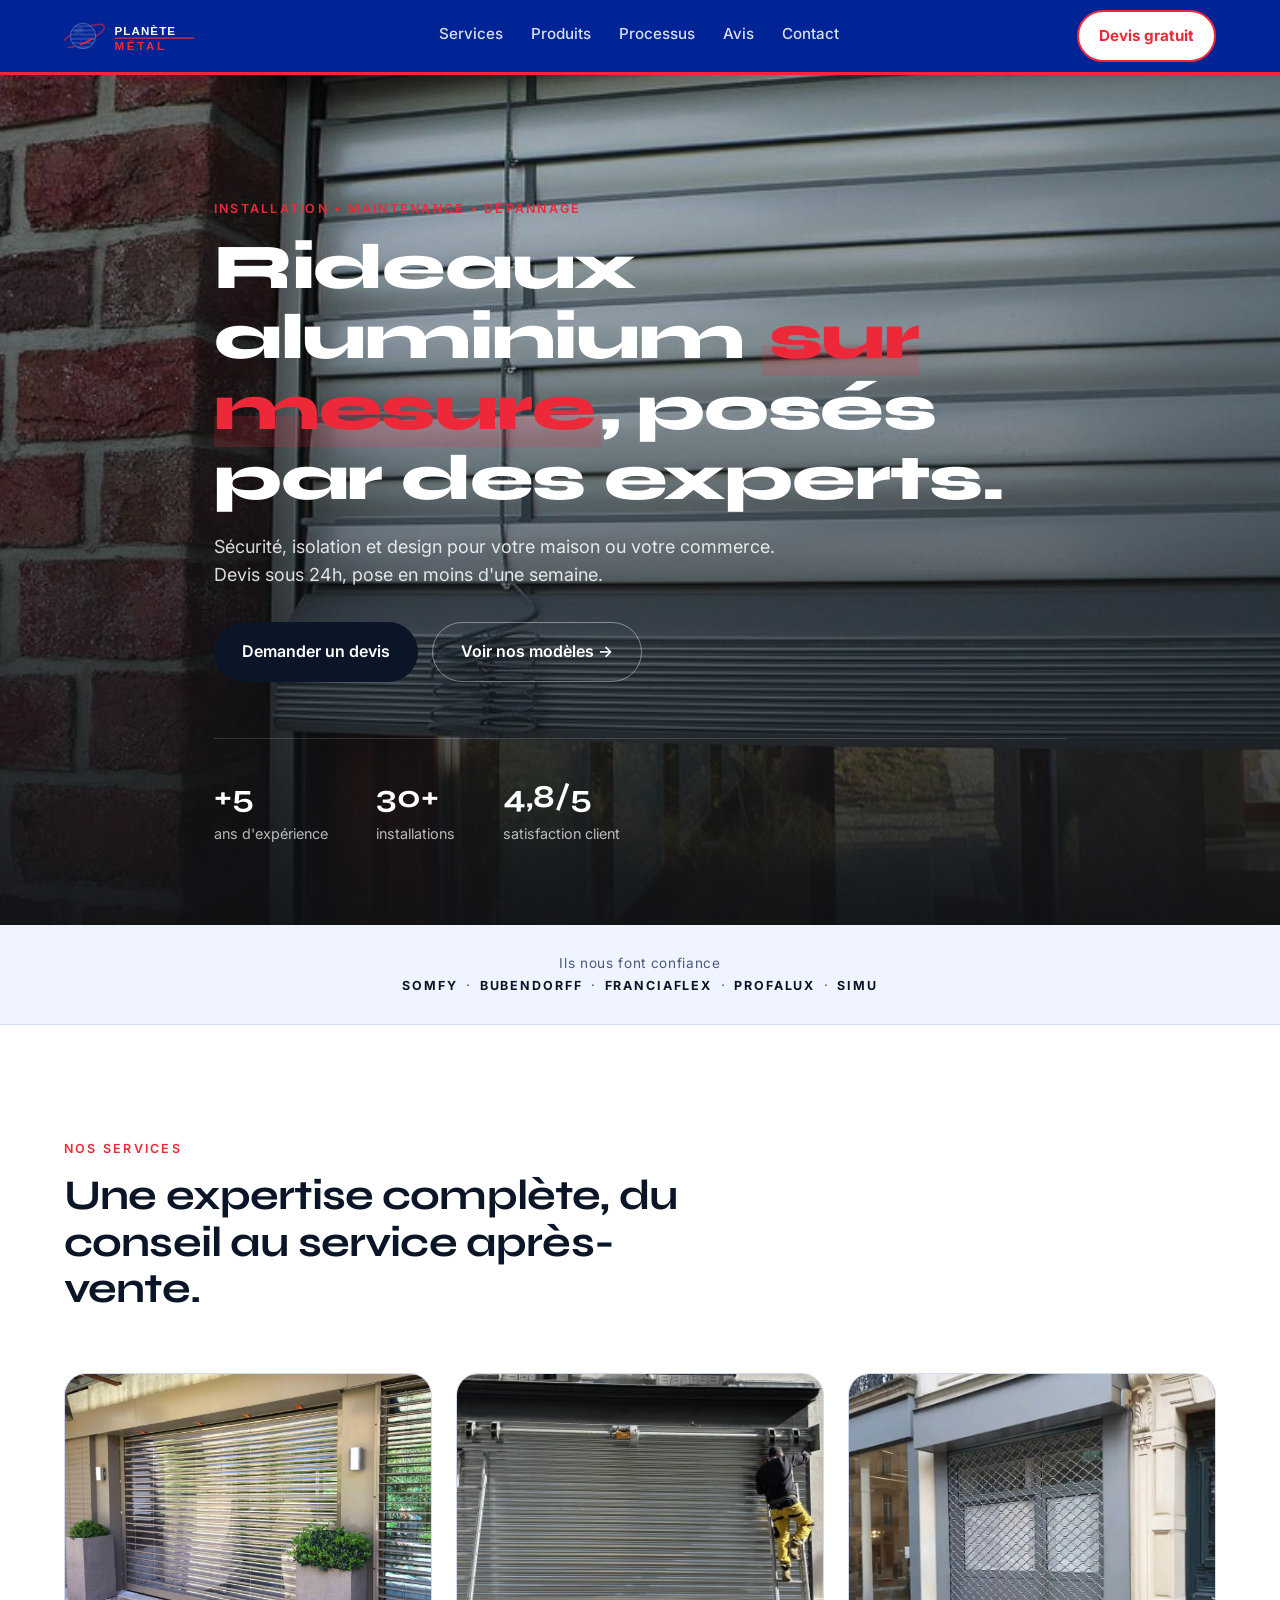
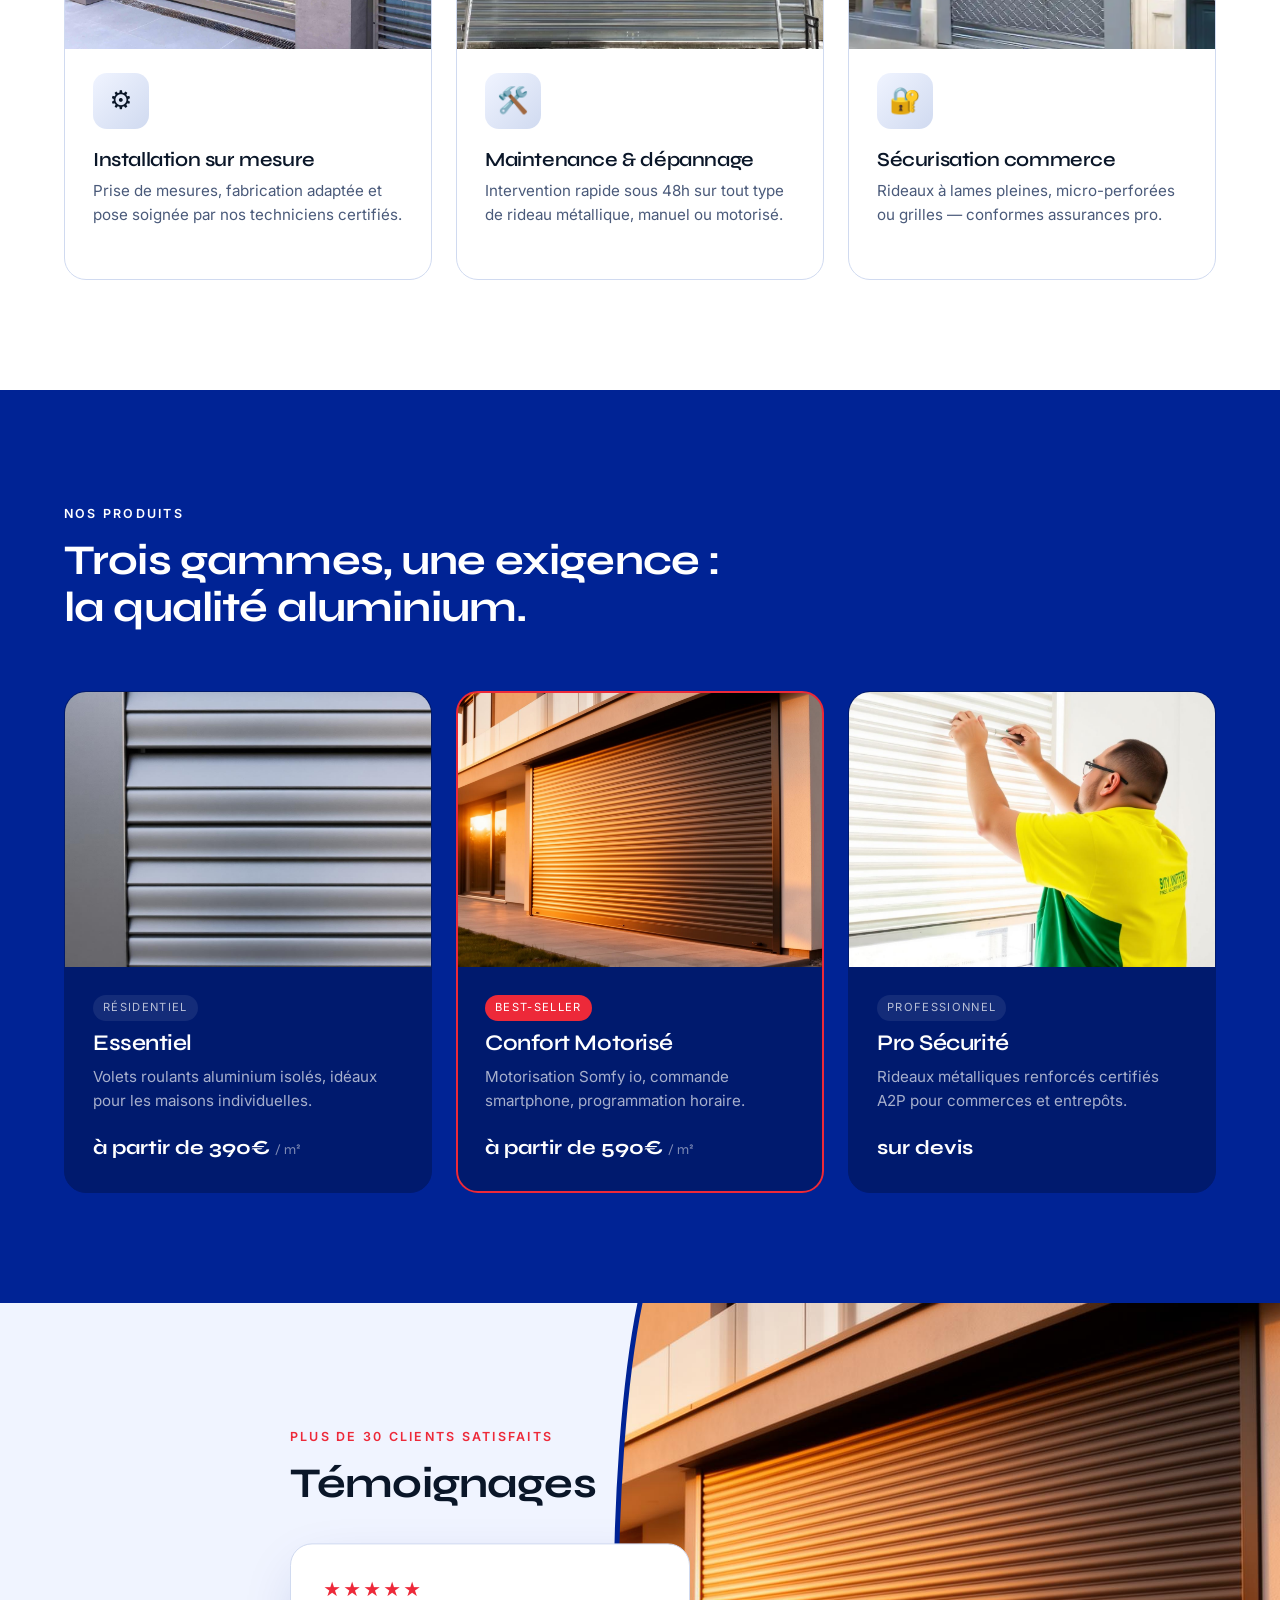
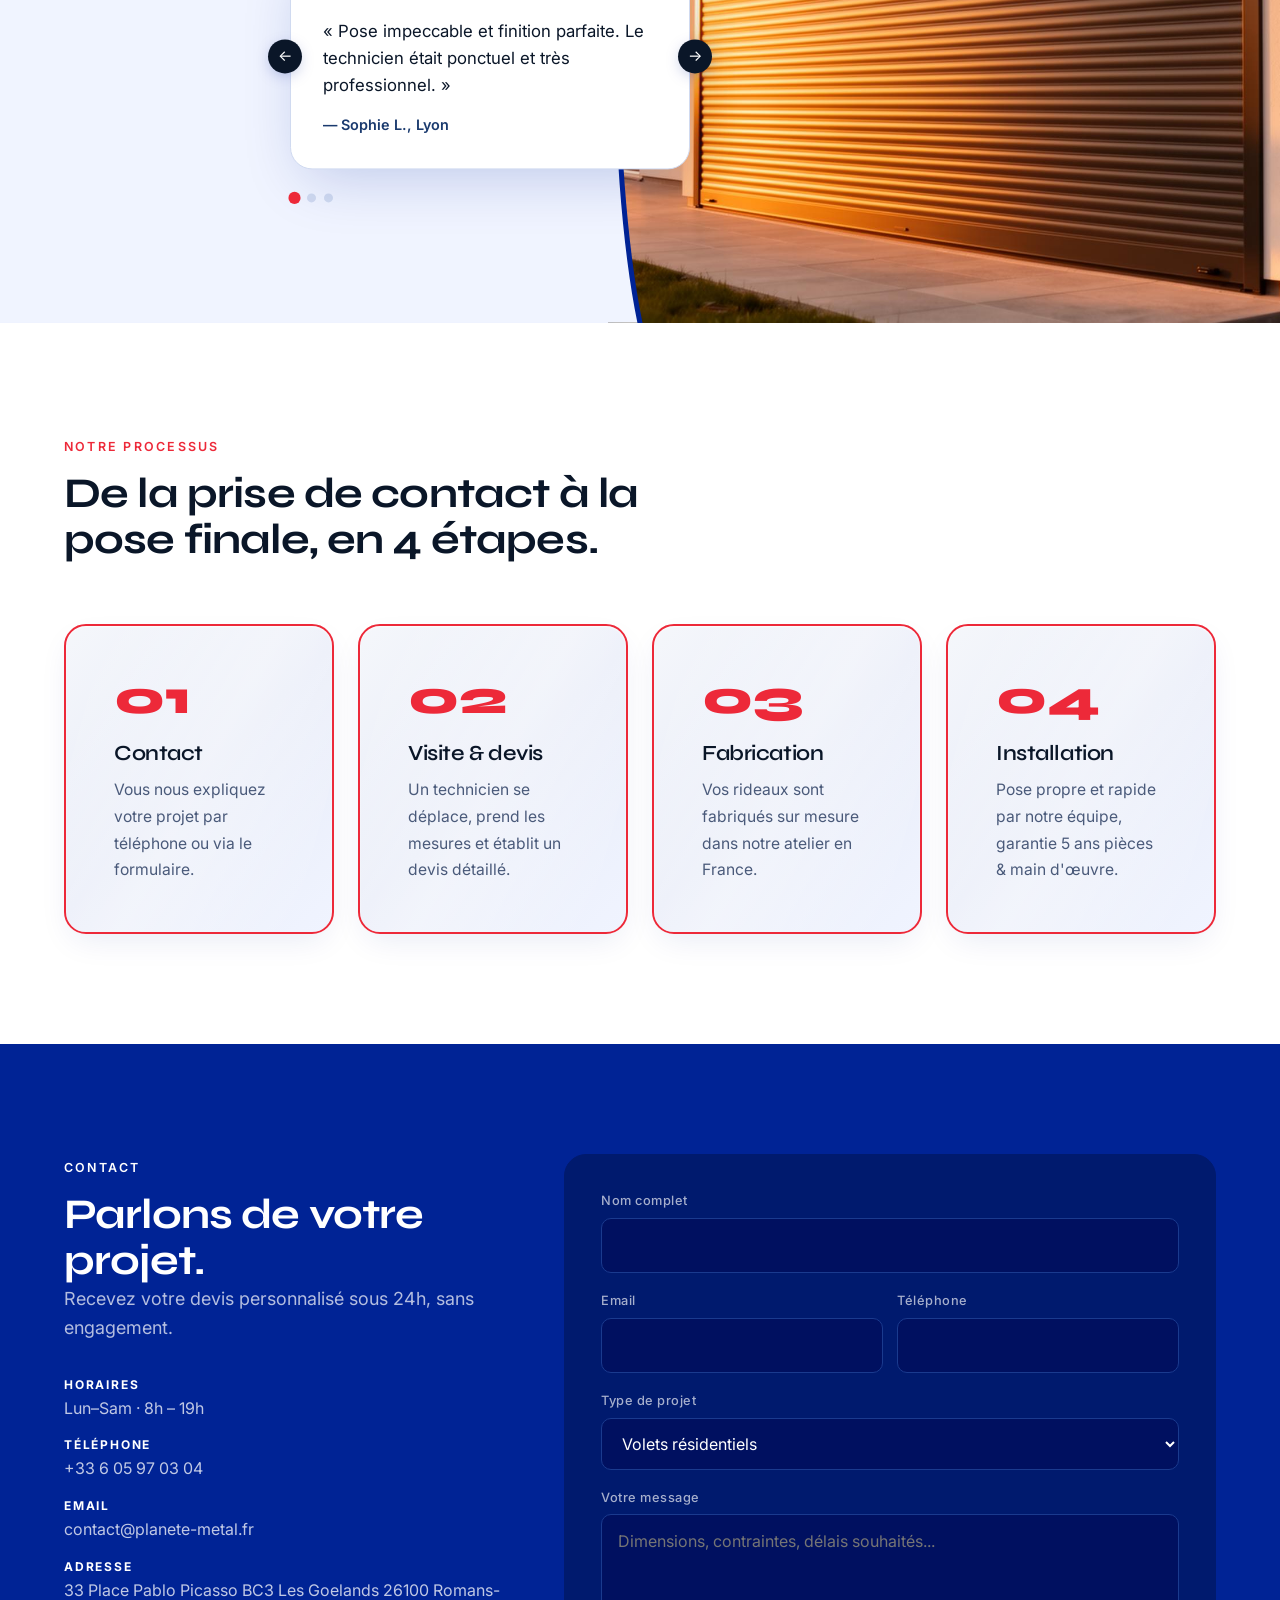
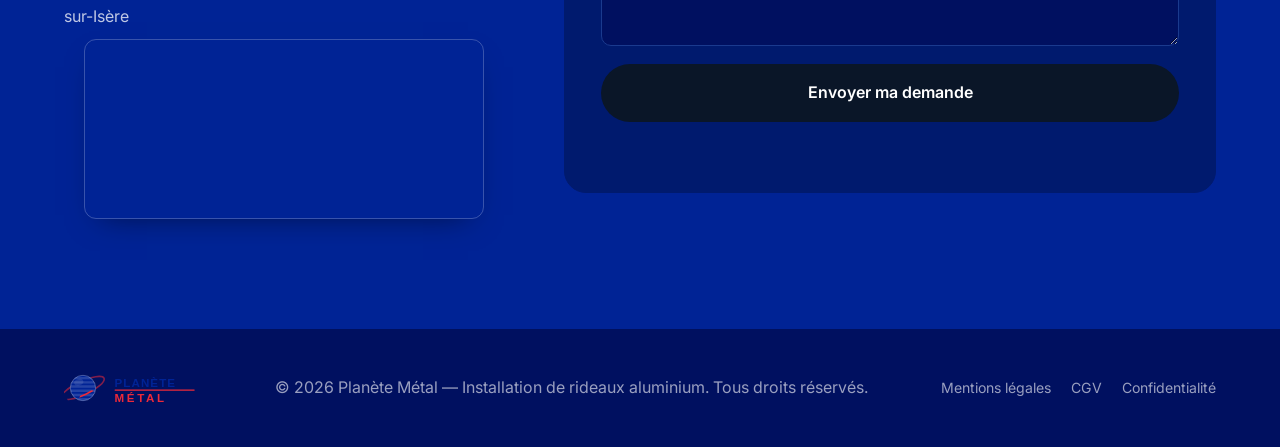
==== index.html @ 9d17e7b6 "Startt" ====
<!DOCTYPE html>
<html lang="fr">
<head>
<meta charset="UTF-8" />
<meta name="viewport" content="width=device-width, initial-scale=1.0" />
<title>Planète Métal</title>
<meta name="description" content="Spécialiste de l'installation de rideaux métalliques aluminium pour particuliers et professionnels. Devis gratuit, pose rapide, garantie 5 ans." />
<link rel="preconnect" href="https://fonts.googleapis.com">
<link rel="preconnect" href="https://fonts.gstatic.com" crossorigin>
<link href="https://fonts.googleapis.com/css2?family=Inter:wght@400;500;600&family=Syne:wght@600;700;800&display=swap" rel="stylesheet">
<link rel="stylesheet" href="styles.css" />
</head>
<body>

<header class="nav">
  <div class="container nav__inner">
    <a href="#" class="brand">
      <img src="assets/logo-white.svg" alt="Planète Métal" class="brand__logo">
    </a>
    <nav class="nav__links">
      <a href="#services">Services</a>
      <a href="#produits">Produits</a>
      <a href="#process">Processus</a>
      <a href="#temoignages">Avis</a>
      <a href="#contact">Contact</a>
    </nav>
    <a href="#contact" class="btn btn--primary btn--devis">Devis gratuit</a>
    <button class="nav__burger" aria-label="Menu">
      <span></span><span></span><span></span>
    </button>
  </div>
</header>

<main>
  <!-- HERO -->
  <section class="hero">
    <div class="hero__media">
      <img src="assets/hero-1.jpg" alt="Rideau aluminium installé sur une maison moderne" />
      <div class="hero__overlay"></div>
    </div>
    <div class="container hero__content">
      <span class="eyebrow">Installation • Maintenance • Dépannage</span>
      <h1>Rideaux aluminium <em>sur mesure</em>, posés par des experts.</h1>
      <p class="lead">Sécurité, isolation et design pour votre maison ou votre commerce. Devis sous 24h, pose en moins d'une semaine.</p>
      <div class="hero__cta">
        <a href="#contact" class="btn btn--primary btn--lg">Demander un devis</a>
        <a href="#produits" class="btn btn--ghost btn--lg">Voir nos modèles →</a>
      </div>
      <div class="hero__stats">
        <div><strong>+5</strong><span>ans d'expérience</span></div>
        <div><strong>30+</strong><span>installations</span></div>
        <div><strong>4,8/5</strong><span>satisfaction client</span></div>
      </div>
    </div>
  </section>

  <!-- LOGOS / TRUST -->
  <section class="trust">
    <div class="container">
      <p>Ils nous font confiance <br>  <span>SOMFY</span> · <span>BUBENDORFF</span> · <span>FRANCIAFLEX</span> · <span>PROFALUX</span> · <span>SIMU</span></p>
    </div>
  </section>

  <!-- SERVICES -->
  <section id="services" class="section">
    <div class="container">
      <div class="section__head">
        <span class="eyebrow">Nos services</span>
        <h2>Une expertise complète, du conseil au service après-vente.</h2>
      </div>
      <div class="carousel" id="servicesCarousel">
        <div class="carousel__track">
        <article class="card">
          <div class="card__img"><img src="assets/Services/service-1.jpg" alt="Installation sur mesure"></div>
          <div class="card__body">
            <div class="card__icon">⚙️</div>
            <h3>Installation sur mesure</h3>
            <p>Prise de mesures, fabrication adaptée et pose soignée par nos techniciens certifiés.</p>
          </div>
        </article>
        <article class="card">
          <div class="card__img"><img src="assets/Services/service-2.jpg" alt="Maintenance et dépannage"></div>
          <div class="card__body">
            <div class="card__icon">🛠️</div>
            <h3>Maintenance &amp; dépannage</h3>
            <p>Intervention rapide sous 48h sur tout type de rideau métallique, manuel ou motorisé.</p>
          </div>
        </article>
        <article class="card">
          <div class="card__img"><img src="assets/Services/service-3.jpg" alt="Sécurisation commerce"></div>
          <div class="card__body">
            <div class="card__icon">🔐</div>
            <h3>Sécurisation commerce</h3>
            <p>Rideaux à lames pleines, micro-perforées ou grilles — conformes assurances pro.</p>
          </div>
        </article>
        <article class="card">
          <div class="card__img"><img src="assets/Services/service-4.jpg" alt="Volets résidentiels"></div>
          <div class="card__body">
            <div class="card__icon">🏠</div>
            <h3>Volets résidentiels</h3>
            <p>Isolation thermique et phonique, motorisation domotique compatible smartphone.</p>
          </div>
        </article>
        <article class="card">
          <div class="card__img"><img src="assets/Services/service-5.jpg" alt="Personnalisation"></div>
          <div class="card__body">
            <div class="card__icon">🎨</div>
            <h3>Personnalisation</h3>
            <p>Plus de 30 coloris RAL, finitions mates ou texturées, habillage façade sur mesure.</p>
          </div>
        </article>
        <article class="card">
          <div class="card__img"><img src="assets/Services/service-6.jpg" alt="Devis et conseil gratuit"></div>
          <div class="card__body">
            <div class="card__icon">📑</div>
            <h3>Devis &amp; conseil gratuit</h3>
            <p>Visite à domicile offerte, étude technique et devis détaillé sans engagement.</p>
          </div>
        </article>
        </div>
      </div>
    </div>
  </section>

  <!-- PRODUITS -->
  <section id="produits" class="section section--dark">
    <div class="container">
      <div class="section__head">
        <span class="eyebrow eyebrow--light">Nos produits</span>
        <h2>Trois gammes, une exigence : la qualité aluminium.</h2>
      </div>
      <div class="grid grid-3 products">
        <article class="product">
          <div class="product__img"><img src="assets/texture.jpg" alt="Rideau aluminium gamme Essentiel" loading="lazy" /></div>
          <div class="product__body">
            <span class="tag">Résidentiel</span>
            <h3>Essentiel</h3>
            <p>Volets roulants aluminium isolés, idéaux pour les maisons individuelles.</p>
            <span class="price">à partir de 390€ <small>/ m²</small></span>
          </div>
        </article>
        <article class="product product--feat">
          <div class="product__img"><img src="assets/hero.jpg" alt="Rideau aluminium gamme Confort" loading="lazy" /></div>
          <div class="product__body">
            <span class="tag tag--accent">Best-seller</span>
            <h3>Confort Motorisé</h3>
            <p>Motorisation Somfy io, commande smartphone, programmation horaire.</p>
            <span class="price">à partir de 590€ <small>/ m²</small></span>
          </div>
        </article>
        <article class="product">
          <div class="product__img"><img src="assets/installer.jpg" alt="Rideau aluminium gamme Pro" loading="lazy" /></div>
          <div class="product__body">
            <span class="tag">Professionnel</span>
            <h3>Pro Sécurité</h3>
            <p>Rideaux métalliques renforcés certifiés A2P pour commerces et entrepôts.</p>
            <span class="price">sur devis</span>
          </div>
        </article>
      </div>
    </div>
  </section>

  <!-- TÉMOIGNAGES -->
  <section id="temoignages" class="temoignages-section">
    <!-- Defines the concave right edge clip on the left panel -->
    <svg width="0" height="0" style="position:absolute" aria-hidden="true">
      <defs>
        <clipPath id="leftPanelClip" clipPathUnits="objectBoundingBox">
          <path d="M 0 0 L 1 0 C 0.95 0.25 0.95 0.75 1 1 L 0 1 Z"/>
        </clipPath>
      </defs>
    </svg>
    <div class="temoignages__left"></div>
    <!-- Bold curvy separator — bows toward testimonials side -->
    <svg class="temoignages__curve" viewBox="0 0 100 600" preserveAspectRatio="none" xmlns="http://www.w3.org/2000/svg" aria-hidden="true">
      <path d="M 50 0 C 0 150 0 450 50 600" stroke="#002395" stroke-width="5" fill="none" stroke-linecap="round" stroke-linejoin="round" vector-effect="non-scaling-stroke"/>
    </svg>
    <div class="temoignages__right">
      <img src="assets/hero.jpg" alt="Installation rideau aluminium">
    </div>
    <!-- Content floats above both panels so the card can overlap the image -->
    <div class="temoignages__inner">
      <span class="eyebrow">Plus de 30 clients satisfaits</span>
      <h2>Témoignages</h2>
      <div class="temoignages__slider">
        <button class="tem-btn tem-btn--prev" aria-label="Précédent">&#8592;</button>
        <blockquote class="temoignage active">
          <div class="stars">★★★★★</div>
          <p>« Pose impeccable et finition parfaite. Le technicien était ponctuel et très professionnel. »</p>
          <footer>— Sophie L., Lyon</footer>
        </blockquote>
        <blockquote class="temoignage">
          <div class="stars">★★★★★</div>
          <p>« Devis clair, prix juste et délais respectés. Je recommande sans hésiter pour mon commerce. »</p>
          <footer>— Karim B., Marseille</footer>
        </blockquote>
        <blockquote class="temoignage">
          <div class="stars">★★★★★</div>
          <p>« Vrais experts. Ils ont motorisé tous mes volets en une journée, c'est un confort incroyable. »</p>
          <footer>— Élodie M., Toulouse</footer>
        </blockquote>
        <button class="tem-btn tem-btn--next" aria-label="Suivant">&#8594;</button>
      </div>
      <div class="temoignages__dots">
        <span class="tem-dot active"></span>
        <span class="tem-dot"></span>
        <span class="tem-dot"></span>
      </div>
    </div>
  </section>

    <!-- PROCESS -->
  <section id="process" class="section">
    <div class="container">
      <div class="section__head">
        <span class="eyebrow">Notre processus</span>
        <h2>De la prise de contact à la pose finale, en 4 étapes.</h2>
      </div>
      <ol class="steps">
        <li><span>01</span><h3>Contact</h3><p>Vous nous expliquez votre projet par téléphone ou via le formulaire.</p></li>
        <li><span>02</span><h3>Visite & devis</h3><p>Un technicien se déplace, prend les mesures et établit un devis détaillé.</p></li>
        <li><span>03</span><h3>Fabrication</h3><p>Vos rideaux sont fabriqués sur mesure dans notre atelier en France.</p></li>
        <li><span>04</span><h3>Installation</h3><p>Pose propre et rapide par notre équipe, garantie 5 ans pièces & main d'œuvre.</p></li>
      </ol>
    </div>
  </section>

  <!-- CONTACT -->
  <section id="contact" class="section section--dark contact">
    <div class="container grid grid-2 contact__grid">
      <div>
        <span class="eyebrow eyebrow--light">Contact</span>
        <h2>Parlons de votre projet.</h2>
        <p class="lead">Recevez votre devis personnalisé sous 24h, sans engagement.</p>
        <ul class="contact__info">
          <li><strong>Horaires</strong> Lun–Sam · 8h – 19h</li>
          <li><strong>Téléphone</strong> +33 6 05 97 03 04</li>
          <li><strong>Email</strong> contact@planete-metal.fr</li>
          <li class="contact__info-address">
            <strong>Adresse</strong>
            <span class="contact__address-text">33 Place Pablo Picasso BC3 Les Goelands 26100 Romans-sur-Isère</span>
            <div class="contact__mini-map" aria-label="Localisation Planète Métal">
              <iframe
                title="Planète Métal - Romans-sur-Isère"
                src="https://www.google.com/maps?q=33%20Place%20Pablo%20Picasso%20BC3%20Les%20Goelands%2026100%20Romans-sur-Is%C3%A8re&output=embed"
                loading="lazy"
                referrerpolicy="no-referrer-when-downgrade"
                allowfullscreen>
              </iframe>
            </div>
          </li>
        </ul>
      </div>
      <form class="form" id="quoteForm">
        <div class="field">
          <label for="name">Nom complet</label>
          <input id="name" name="name" type="text" required />
        </div>
        <div class="row">
          <div class="field">
            <label for="email">Email</label>
            <input id="email" name="email" type="email" required />
          </div>
          <div class="field">
            <label for="phone">Téléphone</label>
            <input id="phone" name="phone" type="tel" required />
          </div>
        </div>
        <div class="field">
          <label for="type">Type de projet</label>
          <select id="type" name="type">
            <option>Volets résidentiels</option>
            <option>Rideau commerce</option>
            <option>Motorisation</option>
            <option>Maintenance / dépannage</option>
          </select>
        </div>
        <div class="field">
          <label for="msg">Votre message</label>
          <textarea id="msg" name="msg" rows="4" placeholder="Dimensions, contraintes, délais souhaités..."></textarea>
        </div>
        <button type="submit" class="btn btn--primary btn--lg btn--block">Envoyer ma demande</button>
        <p class="form__note" id="formNote"></p>
      </form>
    </div>
  </section>
</main>

<footer class="footer">
  <div class="container footer__inner">
    <div class="brand"><img src="assets/logo.svg" alt="Planète Métal" class="brand__logo"></div>
    <p>© <span id="year"></span> Planète Métal — Installation de rideaux aluminium. Tous droits réservés.</p>
    <div class="footer__links">
      <a href="#">Mentions légales</a>
      <a href="#">CGV</a>
      <a href="#">Confidentialité</a>
    </div>
  </div>
</footer>

<script src="script.js"></script>
</body>
</html>
---- styles.css ----
:root{
  --bg:#002395;              /* French blue */
  --bg-alt:#f0f4ff;
  --surface:#ffffff;
  --ink:#0a1628;
  --ink-soft:#1a3a6e;
  --muted:#4a5a7a;
  --line:#d0daf0;
  --line-dark:#001a6e;
  --accent:#ED2939;          /* French red */
  --accent-2:#ffffff;
  --silver:#c9ced6;
  --radius:14px;
  --radius-lg:22px;
  --shadow:0 20px 60px -20px rgba(0,35,149,.25);
  --shadow-soft:0 8px 30px -12px rgba(0,35,149,.18);
  --container:1200px;
  --font-sans:"Inter",system-ui,sans-serif;
  --font-display:"Syne",system-ui,sans-serif;
}

*{box-sizing:border-box;margin:0;padding:0}
html{scroll-behavior:smooth}
body{
  font-family:var(--font-sans);
  color:var(--ink);
  background:var(--surface);
  line-height:1.6;
  -webkit-font-smoothing:antialiased;
}
img{max-width:100%;display:block}
a{color:inherit;text-decoration:none}
button{font:inherit;cursor:pointer;border:none;background:none;color:inherit}

.container{max-width:var(--container);margin:0 auto;padding:0 24px}

/* ---------- TYPO ---------- */
h1,h2,h3{font-family:var(--font-display);letter-spacing:-.02em;line-height:1.1;color:var(--ink)}
h1{font-size:clamp(2.4rem,5vw,4.4rem);font-weight:800}
h1 em{font-style:normal;color:var(--accent);background:linear-gradient(180deg,transparent 60%,rgba(237,41,57,.18) 60%);padding:0 .1em}
h2{font-size:clamp(1.8rem,3.3vw,2.8rem);font-weight:700}
h3{font-size:1.25rem;font-weight:600}
.lead{font-size:1.125rem;color:var(--ink-soft);max-width:55ch}
.eyebrow{
  display:inline-block;font-size:.78rem;font-weight:600;letter-spacing:.18em;text-transform:uppercase;
  color:var(--accent);margin-bottom:14px;
}
.eyebrow--light{color:var(--accent-2)}

/* ---------- NAV ---------- */
.nav{
  position:sticky;top:0;z-index:50;
  backdrop-filter:saturate(140%) blur(12px);
  background:#002395;
  border-bottom:3px solid #ED2939;
  overflow:hidden;
}
.nav::after{
  content:'';
  position:absolute;
  top:0;left:-60%;
  width:40%;height:100%;
  background:linear-gradient(
    105deg,
    transparent 20%,
    rgba(255,255,255,.13) 40%,
    rgba(255,255,255,.32) 50%,
    rgba(255,255,255,.13) 60%,
    transparent 80%
  );
  transform:skewX(-15deg);
  animation:navSheen 3.6s ease-in-out infinite;
  pointer-events:none;
}
@keyframes navSheen{
  0%   {left:-60%}
  60%  {left:130%}
  100% {left:130%}
}
.nav__inner{display:flex;align-items:center;justify-content:space-between;height:72px;gap:24px}
.brand{
  display:flex;align-items:center;gap:10px;font-family:var(--font-display);font-weight:800;font-size:1.15rem;
  color:#fff;transition:opacity .2s,transform .2s;
}
.brand:hover{opacity:.85;transform:scale(1.04)}
.brand__logo{
  height:38px;width:auto;display:block;
  transition:transform .25s,filter .25s;
}
.brand:hover .brand__logo{transform:scale(1.05);filter:drop-shadow(0 2px 8px rgba(237,41,57,.45))}
.nav__links{display:flex;gap:28px}
.nav__links a{
  font-size:.95rem;color:rgba(255,255,255,.85);font-weight:500;
  position:relative;padding-bottom:4px;
  transition:color .2s;
}
.nav__links a::after{
  content:'';position:absolute;bottom:0;left:50%;
  width:0;height:2px;border-radius:2px;
  background:#ED2939;
  transition:width .3s ease,left .3s ease;
}
.nav__links a:hover{color:#fff}
.nav__links a:hover::after{width:100%;left:0}
.nav__burger{display:none;flex-direction:column;gap:5px}
.nav__burger:hover span{background:#ED2939}
.nav__burger span{transition:background .2s,transform .2s}
.nav__burger span{width:22px;height:2px;background:#fff;border-radius:2px}

/* ---------- BUTTONS ---------- */
.btn{
  display:inline-flex;align-items:center;justify-content:center;gap:8px;
  padding:12px 20px;border-radius:999px;font-weight:600;font-size:.95rem;
  transition:transform .2s, box-shadow .2s, background .2s, color .2s;
  white-space:nowrap;
}
.btn--lg{padding:16px 28px;font-size:1rem}
.btn--block{width:100%}
.btn--primary{background:var(--ink);color:#fff}
.btn--primary:hover{background:var(--accent);transform:translateY(-2px);box-shadow:0 10px 30px -10px rgba(237,41,57,.6)}
.btn--ghost{background:transparent;color:#fff;border:1px solid rgba(255,255,255,.4)}
.btn--ghost:hover{background:#fff;color:var(--ink)}
.btn--devis{
  background:#fff;color:#ED2939;border:2px solid #ED2939;font-weight:700;
}
.btn--devis:hover{
  background:#ED2939;color:#fff;transform:translateY(-2px);
  box-shadow:0 10px 28px -8px rgba(237,41,57,.55);
}

/* ---------- HERO ---------- */
.hero{position:relative;min-height:88vh;display:flex;align-items:flex-end;color:#fff;overflow:hidden}
.hero__media{position:absolute;inset:0}
.hero__media img{width:100%;height:100%;object-fit:cover;transform:scale(1.05);animation:slowZoom 18s ease-in-out infinite alternate}
.hero__overlay{position:absolute;inset:0;background:linear-gradient(180deg,rgba(15,17,21,.2) 0%,rgba(15,17,21,.4) 40%,rgba(15,17,21,.92) 100%)}
.hero__content{position:relative;padding:120px 24px 80px;max-width:900px}
.hero__content h1{color:#fff}
.hero__content .lead{color:rgba(255,255,255,.85);margin-top:18px}
.hero__cta{display:flex;flex-wrap:wrap;gap:14px;margin-top:32px}
.hero__stats{display:flex;flex-wrap:wrap;gap:48px;margin-top:56px;padding-top:32px;border-top:1px solid rgba(255,255,255,.15)}
.hero__stats div{display:flex;flex-direction:column}
.hero__stats strong{font-family:var(--font-display);font-size:2rem;font-weight:700}
.hero__stats span{color:rgba(255,255,255,.7);font-size:.9rem}
@keyframes slowZoom{from{transform:scale(1.05)}to{transform:scale(1.15)}}

/* ---------- TRUST ---------- */
.trust{padding:28px 0;border-bottom:1px solid var(--line);background:#f0f4ff}
.trust p{text-align:center;color:var(--muted);font-size:.85rem;letter-spacing:.05em}
.trust span{font-weight:700;color:var(--ink);letter-spacing:.15em;margin:0 4px;font-size:.78rem}

/* ---------- SECTIONS ---------- */
.section{padding:110px 0}
.section--alt{background:var(--bg-alt)}
.section--dark{background:var(--bg);color:#fff}
.section--dark h2{color:#fff}
.section--dark .lead{color:rgba(255,255,255,.7)}
.section__head{max-width:680px;margin-bottom:60px}
.section__head h2 strong{color:var(--accent)}

/* ---------- GRID ---------- */
.grid{display:grid;gap:24px}
.grid-2{grid-template-columns:repeat(2,1fr)}
.grid-3{grid-template-columns:repeat(3,1fr)}

/* ---------- CARDS ---------- */
.card{
  background:var(--surface);border:1px solid var(--line);
  padding:0;border-radius:var(--radius-lg);
  position:relative;overflow:hidden;
  transition:transform .38s cubic-bezier(.22,1,.36,1),box-shadow .38s,border-color .38s,background .38s;
  animation:cardFloat 5s ease-in-out infinite;
}
.card__img{
  aspect-ratio:4/3;
  overflow:hidden;
  background:linear-gradient(135deg,#d0daf0,#e8ecf8);
}
.card__img img{
  width:100%;height:100%;object-fit:cover;display:block;
  transition:transform .6s ease;
}
.card:hover .card__img img{transform:scale(1.07)}
.card__body{
  padding:24px 28px 28px;
}
.card::before{
  content:'';position:absolute;inset:0;border-radius:var(--radius-lg);
  background:linear-gradient(135deg,rgba(0,35,149,.06) 0%,rgba(237,41,57,.06) 100%);
  opacity:0;transition:opacity .38s;pointer-events:none;
}
.card::after{
  content:'';position:absolute;bottom:0;left:0;
  width:0;height:3px;
  background:linear-gradient(90deg,#002395,#ED2939);
  transition:width .45s cubic-bezier(.22,1,.36,1);
}
.card:hover{
  transform:translateX(0) scale(1.025);
  box-shadow:0 28px 64px -20px rgba(0,35,149,.22),0 0 0 1px rgba(0,35,149,.1);
  border-color:transparent;background:#f6f8ff;
  animation-play-state:paused;
}
.card:hover::before{opacity:1}
.card:hover::after{width:100%}
.card:nth-child(1){animation-delay:0s}
.card:nth-child(2){animation-delay:.7s}
.card:nth-child(3){animation-delay:1.4s}
.card:nth-child(4){animation-delay:2.1s}
.card:nth-child(5){animation-delay:2.8s}
.card:nth-child(6){animation-delay:3.5s}
@keyframes cardFloat{
  0%,100%{transform:translateX(0)}
  50%{transform:translateX(8px)}
}
.card__icon{
  width:56px;height:56px;border-radius:14px;
  background:linear-gradient(135deg,#f0f4ff,#d0daf0);
  display:grid;place-items:center;font-size:1.6rem;margin-bottom:20px;
  transition:transform .42s cubic-bezier(.34,1.56,.64,1),box-shadow .42s,background .42s;
}
.card:hover .card__icon{
  transform:scale(1.2) rotate(-10deg);
  background:linear-gradient(135deg,#002395,#ED2939);
  box-shadow:0 10px 28px -8px rgba(0,35,149,.45);
}
.card h3{margin-bottom:8px;transition:color .3s}
.card:hover h3{color:#002395}
.card p{color:var(--muted);font-size:.95rem}

/* ---------- SERVICES CAROUSEL ---------- */
.carousel{overflow:hidden;position:relative;width:100%}
.carousel__track{
  display:flex;
  gap:24px;
  will-change:transform;
  animation:carouselScroll 18s linear infinite;
}
.carousel:hover .carousel__track{
  animation-play-state:paused;
}
.carousel__track .card{
  flex-shrink:0;
  opacity:1 !important;
  transform:none !important;
  animation:none !important;
  transition:transform .38s cubic-bezier(.22,1,.36,1),box-shadow .38s,border-color .38s,background .38s;
}
.carousel__track .card:hover{
  transform:translateY(-12px) scale(1.025) !important;
}
@keyframes carouselScroll{
  0%   { transform: translateX(0); }
  100% { transform: translateX(var(--carousel-offset, -50%)); }
}

/* ---------- PRODUCTS ---------- */
.product{
  background:#001a6e;border-radius:var(--radius-lg);overflow:hidden;
  border:1px solid var(--line-dark);
  display:flex;flex-direction:column;transition:transform .3s,box-shadow .3s;
}
.product:hover{transform:translateY(-8px);box-shadow:0 30px 60px -30px rgba(237,41,57,.4)}
.product--feat{outline:2px solid var(--accent);outline-offset:-2px}
.product__img{aspect-ratio:4/3;overflow:hidden}
.product__img img{width:100%;height:100%;object-fit:cover;transition:transform .8s}
.product:hover .product__img img{transform:scale(1.08)}
.product__body{padding:28px;display:flex;flex-direction:column;gap:10px;flex:1}
.tag{
  align-self:flex-start;font-size:.7rem;letter-spacing:.12em;text-transform:uppercase;
  padding:4px 10px;border-radius:999px;background:rgba(255,255,255,.08);color:rgba(255,255,255,.7);
}
.tag--accent{background:var(--accent);color:#fff}
.product h3{color:#fff;font-size:1.4rem}
.product p{color:rgba(255,255,255,.65);font-size:.95rem;flex:1}
.price{font-family:var(--font-display);font-weight:700;font-size:1.25rem;color:var(--accent-2);margin-top:8px}
.price small{font-weight:400;color:rgba(255,255,255,.5);font-size:.85rem}

/* ---------- STEPS ---------- */
.steps{
  list-style:none;display:grid;grid-template-columns:repeat(4,1fr);gap:24px;counter-reset:steps;
}
.steps li{
  position:relative;padding:48px;background:linear-gradient(135deg,#f5f7fb 0%,#e8ecf8 50%,#f0f4ff 100%);
  border-radius:var(--radius-lg);
  transition:transform .3s,background .3s,box-shadow .3s;
  border:2px solid var(--accent);
  box-shadow:inset 0 1px 2px rgba(255,255,255,.8),0 12px 32px -8px rgba(0,35,149,.1);
  overflow:hidden;
}
.steps li::after{
  content:'';position:absolute;inset:0;border-radius:var(--radius-lg);
  background:linear-gradient(
    105deg,
    transparent 0%,
    rgba(255,255,255,.25) 30%,
    rgba(255,255,255,.4) 50%,
    rgba(255,255,255,.25) 70%,
    transparent 100%
  );
  transform:skewX(-15deg);
  pointer-events:none;
}
.steps li:hover{transform:translateY(-6px);background:linear-gradient(135deg,#fafbfd 0%,#f0f4ff 50%,#f8f9fc 100%);box-shadow:inset 0 1px 2px rgba(255,255,255,.9),0 20px 48px -10px rgba(0,35,149,.18)}
.steps li span{
  font-family:var(--font-display);font-size:3rem;font-weight:800;
  color:var(--accent);display:block;margin-bottom:20px;line-height:1;
  position:relative;z-index:1;
}
.steps li h3{margin-bottom:12px;font-size:1.35rem;position:relative;z-index:1}
.steps li p{color:var(--muted);font-size:.98rem;line-height:1.7;position:relative;z-index:1}

/* ---------- QUOTES ---------- */
.quote{
  background:#fff;padding:32px;border-radius:var(--radius-lg);
  border:1px solid var(--line);position:relative;
}
.quote p{font-size:1.02rem;color:var(--ink);margin-bottom:18px}
.quote footer{font-weight:600;color:var(--ink-soft);font-size:.9rem}
.stars{color:var(--accent);letter-spacing:2px;margin-top:8px;font-size:1rem}

/* ---------- TEMOIGNAGES SPLIT ---------- */
.temoignages-section{
  display:flex;min-height:620px;overflow:hidden;background:var(--bg-alt);
  position:relative;
}
.temoignages__left{
  flex:0 0 50%;background:var(--bg-alt);position:relative;
  z-index:1;
  clip-path:url(#leftPanelClip);
}
.temoignages__inner{
  position:absolute;top:50%;transform:translateY(-50%);
  left:290px;right:calc(50% - 50px);
  z-index:5;
  padding:0;
}
.temoignages__inner h2{margin-bottom:36px}
/* Curvy SVG separator */
.temoignages__curve{
  position:absolute;left:calc(50% - 2.5%);top:0;
  width:5%;height:100%;z-index:2;pointer-events:none;
}
.temoignages__right{
  position:absolute;right:0;top:0;bottom:0;
  width:52.5%;overflow:hidden;z-index:0;
}
.temoignages__right img{
  width:100%;height:100%;object-fit:cover;display:block;
}
/* Slider */
.temoignages__slider{
  position:relative;
  margin:0 -22px;
  padding:0 22px;
}
.temoignage{
  display:none;
  background:#fff;padding:32px;border-radius:var(--radius-lg);
  border:1px solid var(--line);
  box-shadow:0 20px 60px -15px rgba(0,35,149,.22);
}
.temoignage.active{
  display:block;
  animation:temFadeIn .4s ease;
}
@keyframes temFadeIn{
  from{opacity:0;transform:translateX(14px)}
  to  {opacity:1;transform:translateX(0)}
}
.temoignage .stars{color:var(--accent);letter-spacing:2px;font-size:1.1rem;margin-bottom:14px;margin-top:0}
.temoignage p{font-size:1.05rem;color:var(--ink);margin-bottom:14px}
.temoignage footer{font-weight:600;color:var(--ink-soft);font-size:.9rem}
/* Edge buttons */
.tem-btn{
  position:absolute;top:50%;transform:translateY(-50%);
  width:34px;height:34px;border-radius:50%;
  background:var(--ink);color:#fff;font-size:.95rem;
  display:flex;align-items:center;justify-content:center;
  z-index:3;transition:background .2s,transform .2s;
  box-shadow:0 4px 16px -4px rgba(0,35,149,.35);
}
.tem-btn--prev{left:0}
.tem-btn--next{right:0}
.tem-btn:hover{background:var(--accent);transform:translateY(-50%) scale(1.08)}
/* Dots */
.temoignages__dots{display:flex;gap:8px;align-items:center;margin-top:24px}
.tem-dot{
  width:9px;height:9px;border-radius:50%;
  background:var(--line);transition:background .25s,transform .25s;
}
.tem-dot.active{background:var(--accent);transform:scale(1.35)}
@media(max-width:900px){
  .temoignages-section{flex-direction:column}
  .temoignages__left{flex:none;width:100%}
  .temoignages__inner{padding:60px 32px}
  .temoignages__right{position:relative;width:100%;height:280px;bottom:auto}
  .temoignages__curve{display:none}
}

/* ---------- CONTACT ---------- */
.contact__grid{align-items:start;gap:60px}
.contact__info{list-style:none;margin-top:32px;display:flex;flex-direction:column;gap:14px}
.contact__info li{color:rgba(255,255,255,.75)}
.contact__info strong{display:block;font-size:.75rem;letter-spacing:.15em;text-transform:uppercase;color:var(--accent-2);margin-bottom:2px}
.contact__info-address{
  display:flex;
  flex-direction:column;
  align-items:flex-start;
  text-align:left;
}
.contact__address-text{
  display:block;
  max-width:46ch;
}
.contact__info-address .contact__mini-map{
  align-self:center;
}
.contact__mini-map{
  margin-top:10px;
  width:min(100%,400px);
  height:180px;
  border:1px solid rgba(255,255,255,.22);
  border-radius:12px;
  overflow:hidden;
  box-shadow:0 12px 30px -16px rgba(0,0,0,.55);
}
.contact__mini-map iframe{
  width:100%;
  height:100%;
  border:0;
  display:block;
}

.form{
  background:#001a6e;padding:36px;border-radius:var(--radius-lg);
  border:1px solid var(--line-dark);display:flex;flex-direction:column;gap:18px;
}
.form .row{display:grid;grid-template-columns:1fr 1fr;gap:14px}
.field{display:flex;flex-direction:column;gap:6px}
.field label{font-size:.8rem;color:rgba(255,255,255,.65);font-weight:500;letter-spacing:.04em}
.field input,.field select,.field textarea{
  padding:14px 16px;background:#001060;border:1px solid #1a3a8e;border-radius:10px;
  color:#fff;font:inherit;transition:border-color .2s,background .2s;
}
.field input:focus,.field select:focus,.field textarea:focus{outline:none;border-color:var(--accent);background:#001a6e}
.form__note{font-size:.85rem;color:var(--accent-2);min-height:1.2em;text-align:center}

/* ---------- FOOTER ---------- */
.footer{padding:40px 0;background:#001060;color:rgba(255,255,255,.6)}
.footer__inner{display:flex;flex-wrap:wrap;gap:20px;align-items:center;justify-content:space-between}
.footer .brand{color:#fff}
.footer__links{display:flex;gap:20px;font-size:.88rem}
.footer__links a:hover{color:#fff}

/* ---------- REVEAL ---------- */
.reveal{opacity:0;transform:translateY(24px);transition:opacity .8s ease,transform .8s ease}
.reveal.is-visible{opacity:1;transform:none}

/* ---------- RESPONSIVE ---------- */
@media (max-width:960px){
  .grid-3{grid-template-columns:repeat(2,1fr)}
  .steps{grid-template-columns:repeat(2,1fr)}
}
@media (max-width:720px){
  .nav__links{display:none}
  .nav__inner .btn{display:none}
  .nav__burger{display:flex}
  .grid-2,.grid-3{grid-template-columns:1fr}
  .steps{grid-template-columns:1fr}
  .section{padding:80px 0}
  .hero__stats{gap:28px}
  .form .row{grid-template-columns:1fr}
  .contact__grid{gap:40px}
}
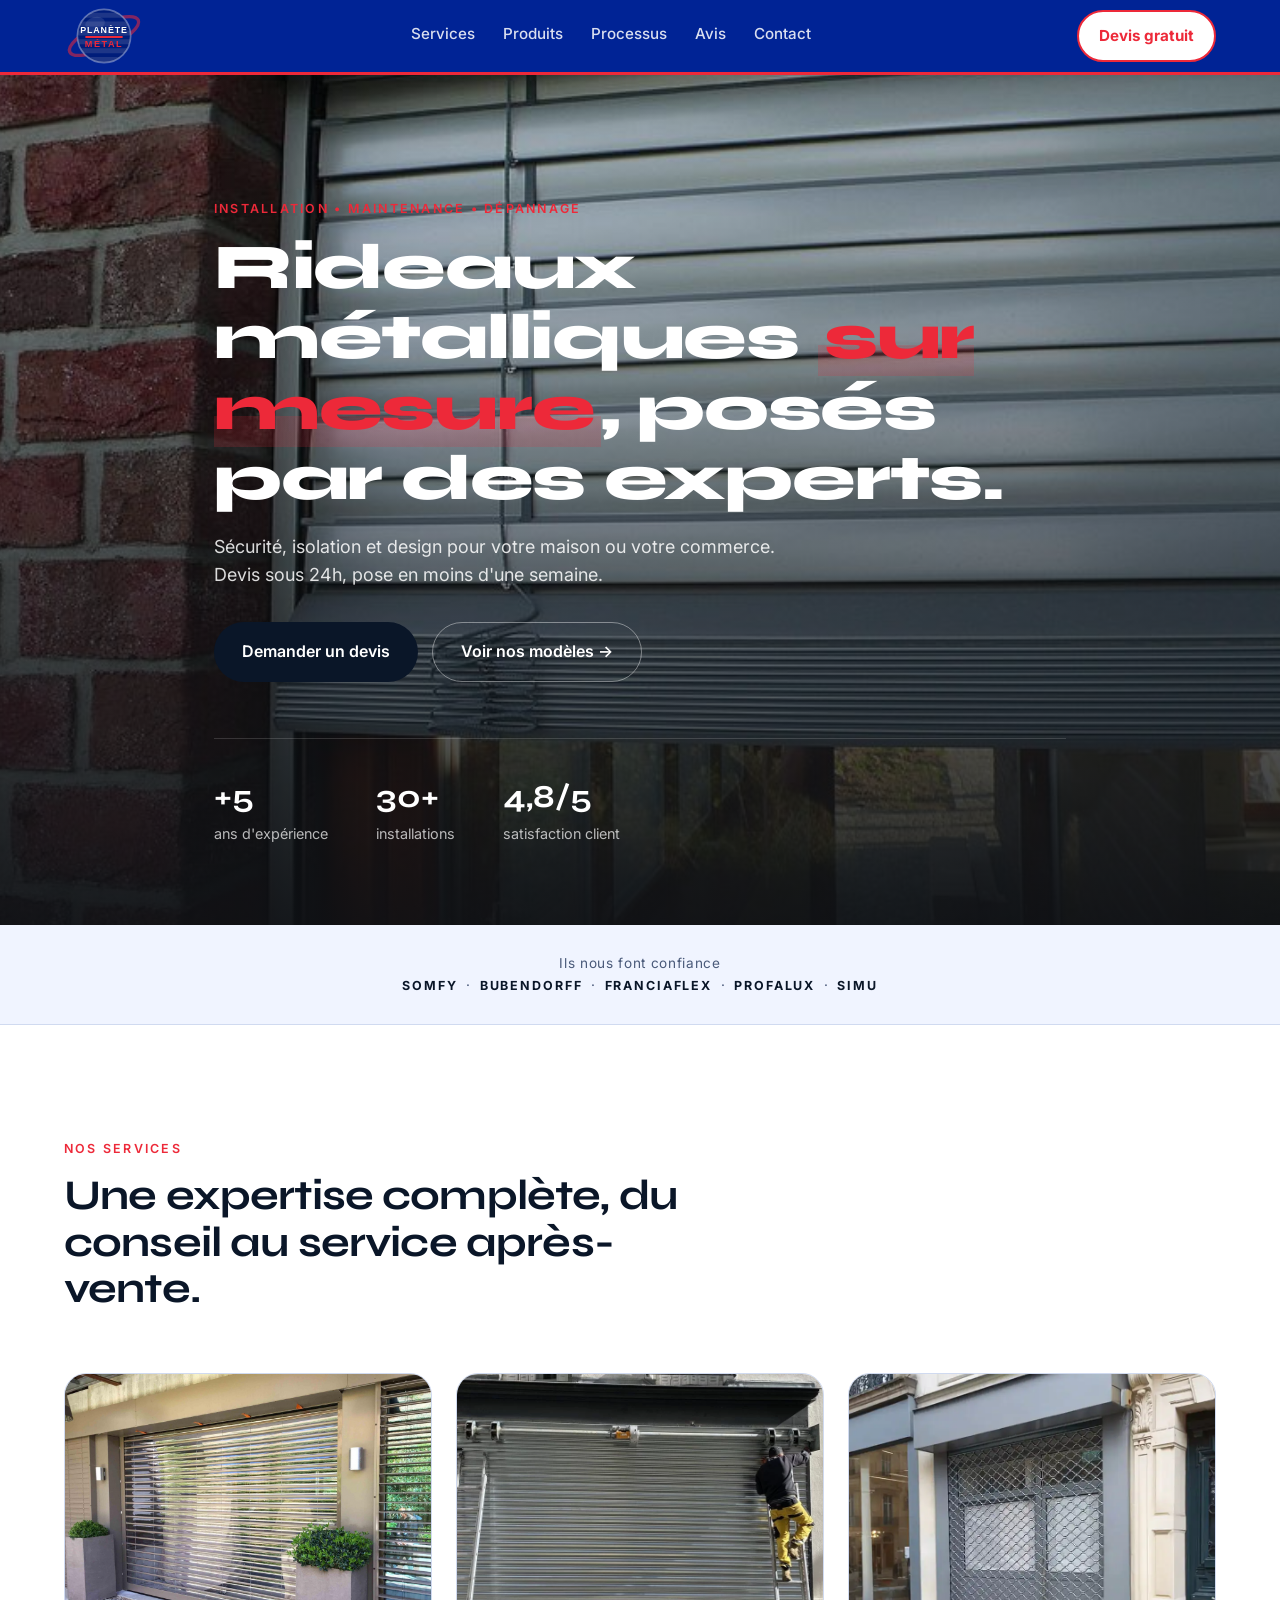
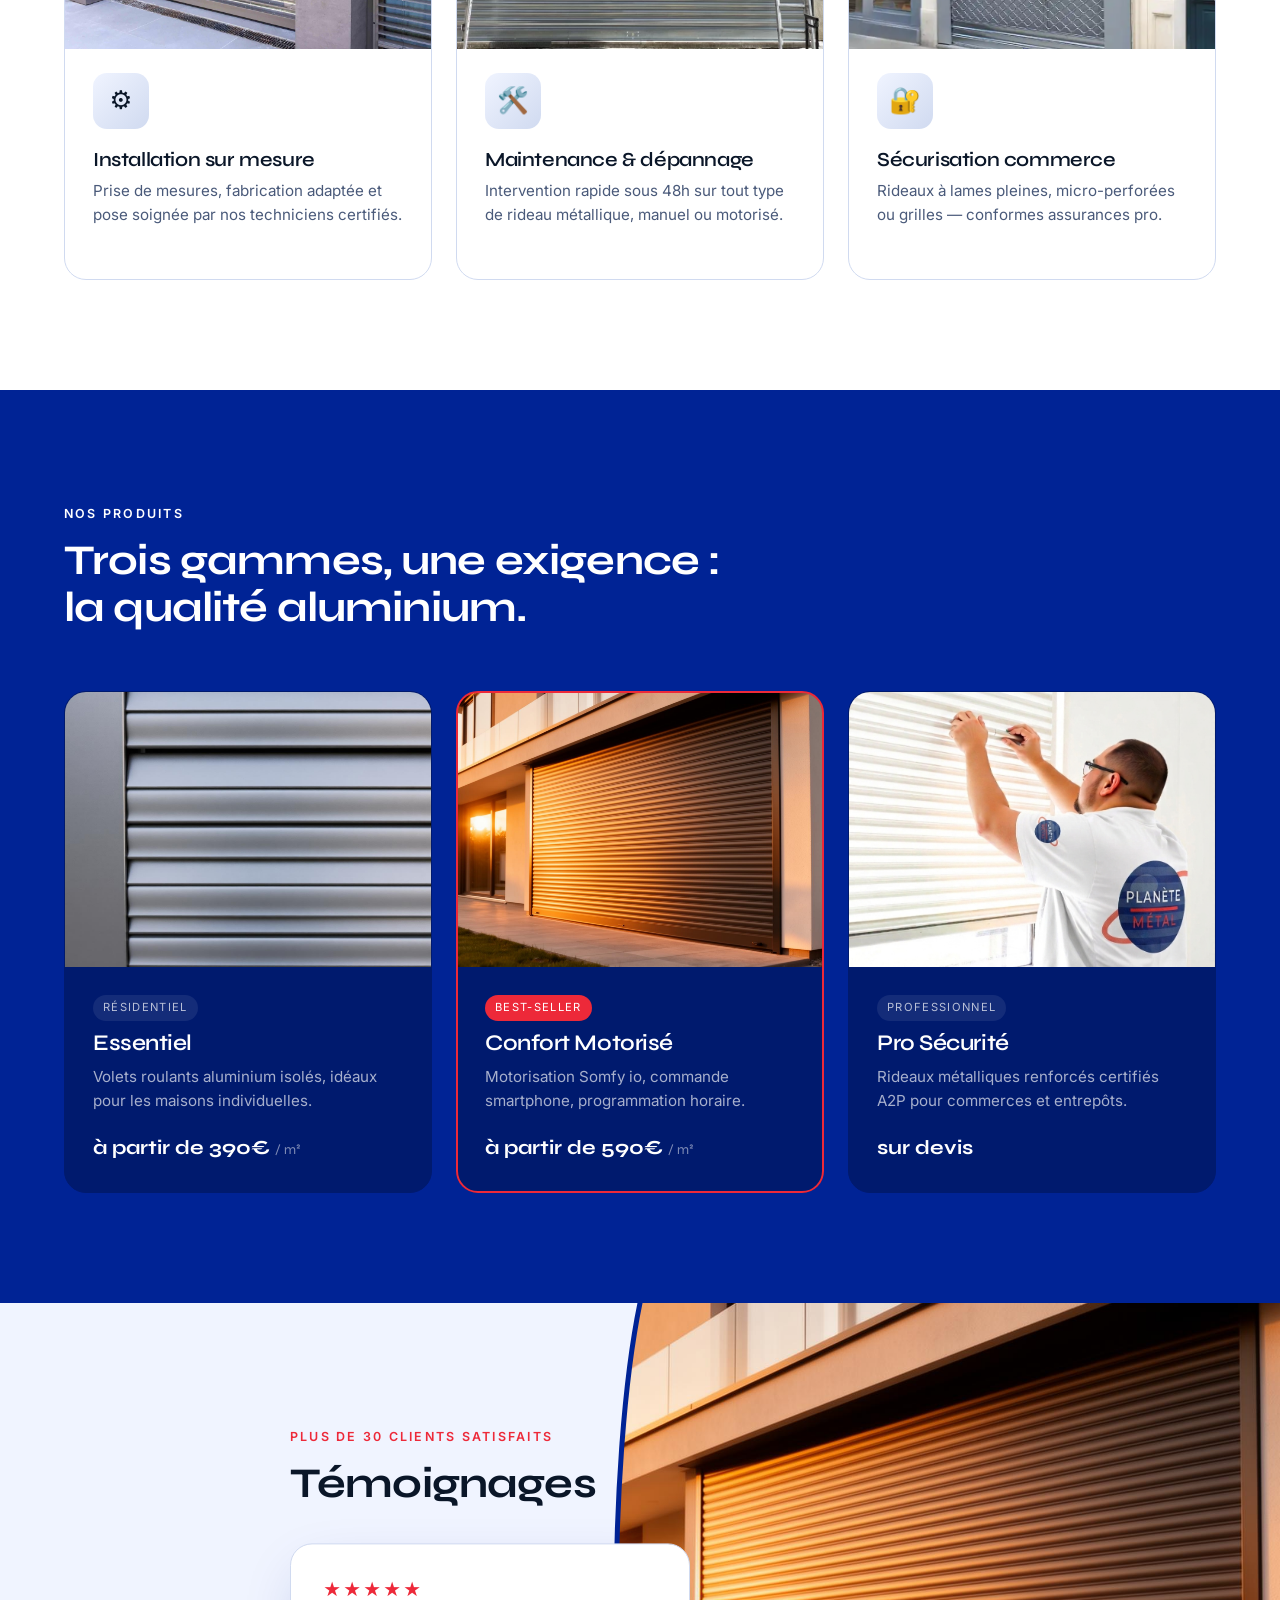
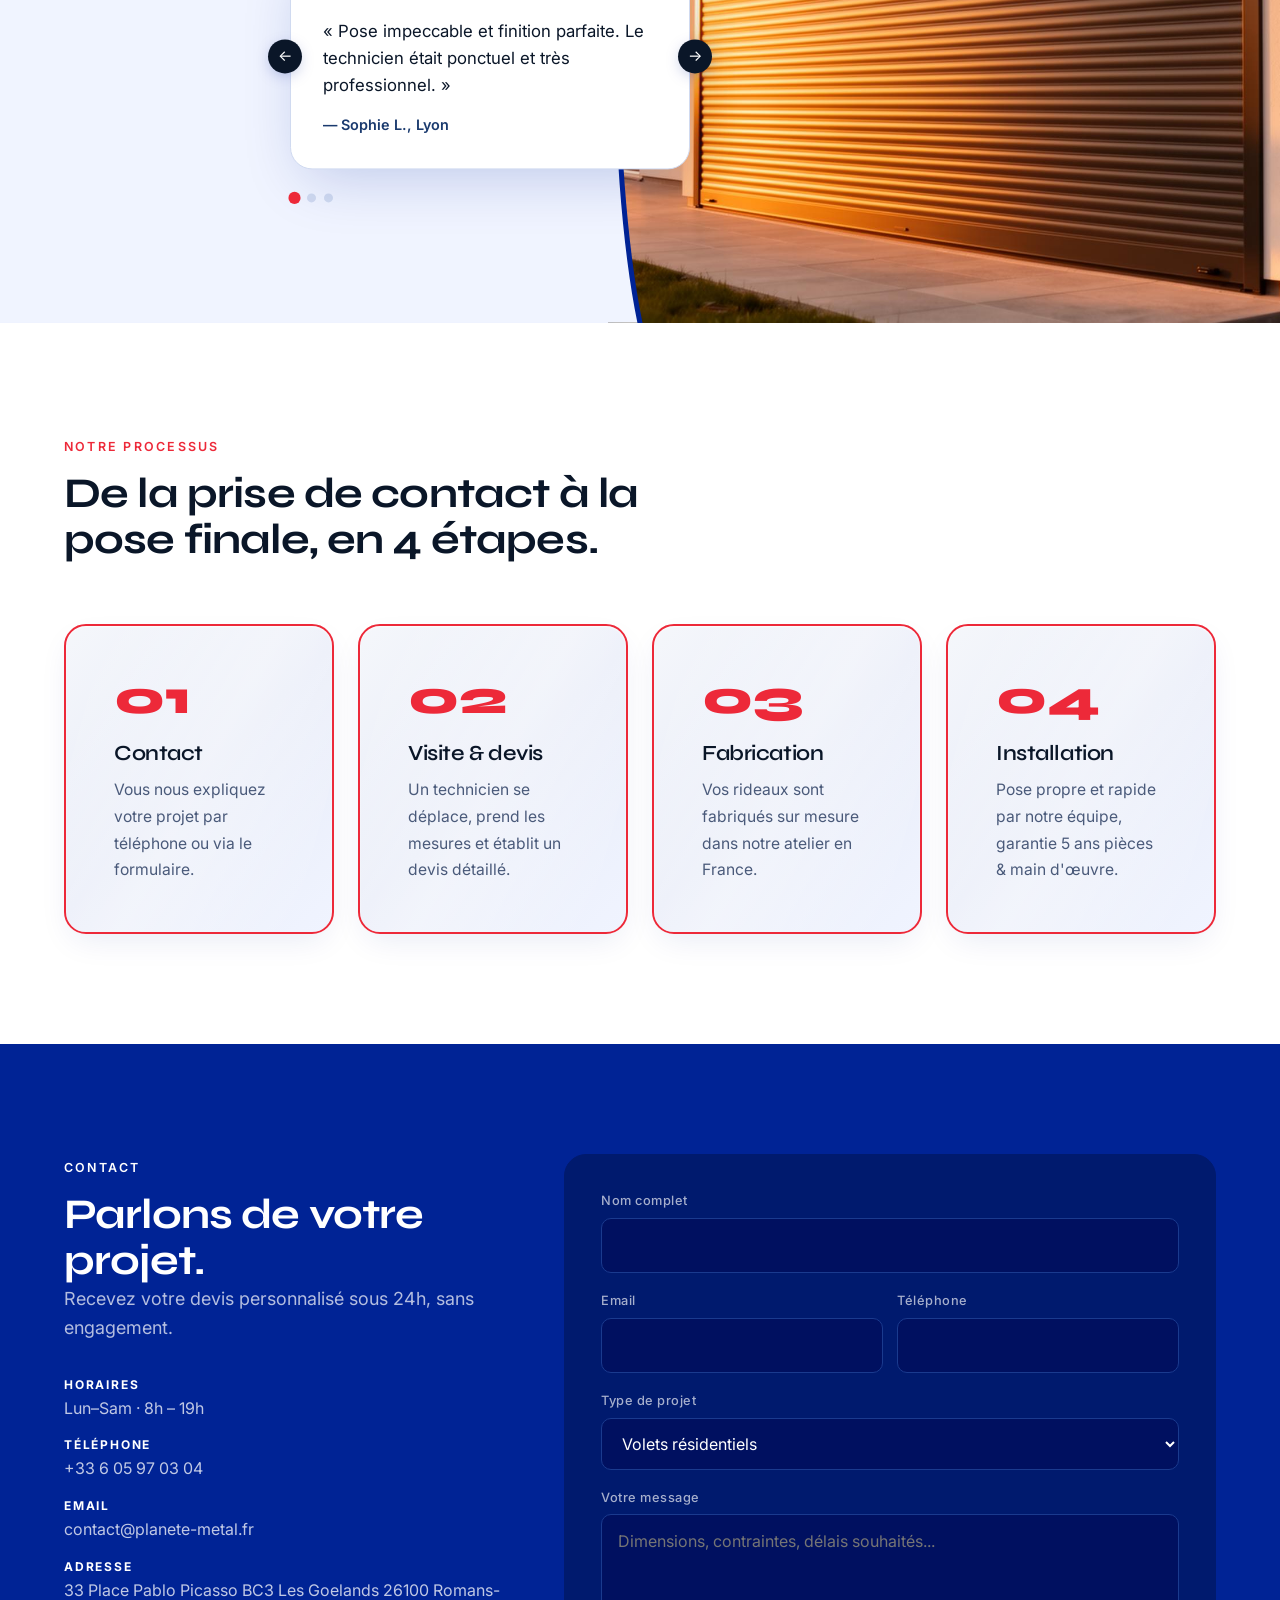
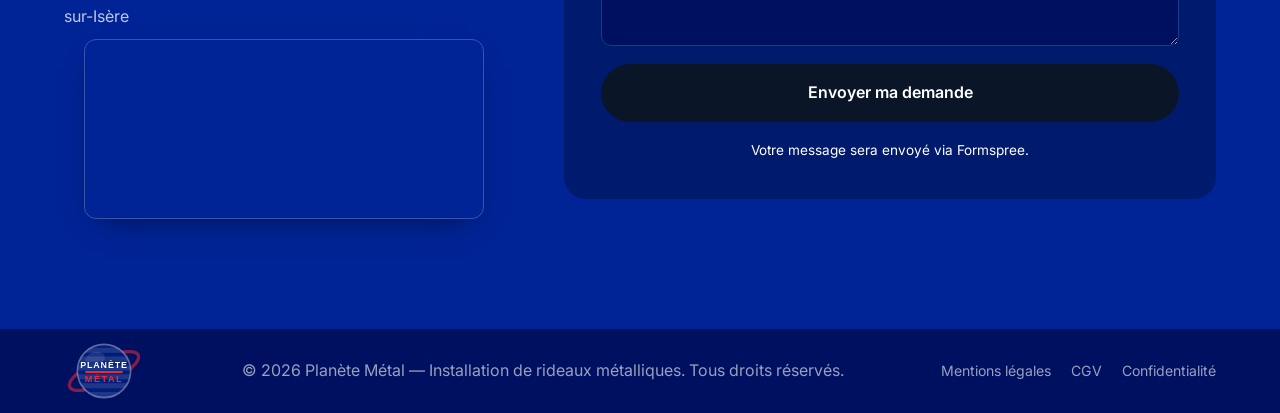
==== commit d4a79675: "Form Now working" ====
--- a/index.html
+++ b/index.html
@@ -15,9 +15,9 @@
 <header class="nav">
   <div class="container nav__inner">
     <a href="#" class="brand">
-      <img src="assets/logo-white.svg" alt="Planète Métal" class="brand__logo">
+      <img src="assets/logo-white.svg?v=20260526b" alt="Planète Métal" class="brand__logo">
     </a>
-    <nav class="nav__links">
+    <nav class="nav__links" id="siteNavLinks">
       <a href="#services">Services</a>
       <a href="#produits">Produits</a>
       <a href="#process">Processus</a>
@@ -25,7 +25,7 @@
       <a href="#contact">Contact</a>
     </nav>
     <a href="#contact" class="btn btn--primary btn--devis">Devis gratuit</a>
-    <button class="nav__burger" aria-label="Menu">
+    <button class="nav__burger" aria-label="Menu" aria-expanded="false" aria-controls="siteNavLinks">
       <span></span><span></span><span></span>
     </button>
   </div>
@@ -40,7 +40,7 @@
     </div>
     <div class="container hero__content">
       <span class="eyebrow">Installation • Maintenance • Dépannage</span>
-      <h1>Rideaux aluminium <em>sur mesure</em>, posés par des experts.</h1>
+      <h1>Rideaux métalliques <em>sur mesure</em>, posés par des experts.</h1>
       <p class="lead">Sécurité, isolation et design pour votre maison ou votre commerce. Devis sous 24h, pose en moins d'une semaine.</p>
       <div class="hero__cta">
         <a href="#contact" class="btn btn--primary btn--lg">Demander un devis</a>
@@ -150,7 +150,7 @@
           </div>
         </article>
         <article class="product">
-          <div class="product__img"><img src="assets/installer.jpg" alt="Rideau aluminium gamme Pro" loading="lazy" /></div>
+          <div class="product__img"><img src="assets/installer.png" alt="Rideau aluminium gamme Pro" loading="lazy" /></div>
           <div class="product__body">
             <span class="tag">Professionnel</span>
             <h3>Pro Sécurité</h3>
@@ -253,7 +253,10 @@
           </li>
         </ul>
       </div>
-      <form class="form" id="quoteForm">
+      <form class="form" id="quoteForm" action="https://formspree.io/f/xredooep" method="POST">
+        <input type="hidden" name="_subject" value="Nouveau devis - Planete Metal">
+        <input type="hidden" name="_captcha" value="false">
+        <input type="text" name="_gotcha" tabindex="-1" autocomplete="off" style="position:absolute;left:-9999px;opacity:0;pointer-events:none;">
         <div class="field">
           <label for="name">Nom complet</label>
           <input id="name" name="name" type="text" required />
@@ -282,16 +285,24 @@
           <textarea id="msg" name="msg" rows="4" placeholder="Dimensions, contraintes, délais souhaités..."></textarea>
         </div>
         <button type="submit" class="btn btn--primary btn--lg btn--block">Envoyer ma demande</button>
-        <p class="form__note" id="formNote"></p>
+        <p class="form__note" id="formNote">Votre message sera envoyé via Formspree.</p>
       </form>
     </div>
   </section>
 </main>
+
+<div class="form-popup" id="formPopup" aria-hidden="true" role="status" aria-live="polite">
+  <div class="form-popup__card">
+    <div class="form-popup__icon">✓</div>
+    <h3>Thank you!</h3>
+    <p>We will reach out to you soon.</p>
+  </div>
+</div>
 
 <footer class="footer">
   <div class="container footer__inner">
-    <div class="brand"><img src="assets/logo.svg" alt="Planète Métal" class="brand__logo"></div>
-    <p>© <span id="year"></span> Planète Métal — Installation de rideaux aluminium. Tous droits réservés.</p>
+    <div class="brand"><img src="assets/logo-white.svg" alt="Planète Métal" class="brand__logo"></div>
+    <p>© <span id="year"></span> Planète Métal — Installation de rideaux métalliques. Tous droits réservés.</p>
     <div class="footer__links">
       <a href="#">Mentions légales</a>
       <a href="#">CGV</a>
--- a/styles.css
+++ b/styles.css
@@ -87,6 +87,8 @@
   height:38px;width:auto;display:block;
   transition:transform .25s,filter .25s;
 }
+.nav .brand__logo{height:80px}
+.footer .brand__logo{height:80px}
 .brand:hover .brand__logo{transform:scale(1.05);filter:drop-shadow(0 2px 8px rgba(237,41,57,.45))}
 .nav__links{display:flex;gap:28px}
 .nav__links a{
@@ -106,6 +108,8 @@
 .nav__burger:hover span{background:#ED2939}
 .nav__burger span{transition:background .2s,transform .2s}
 .nav__burger span{width:22px;height:2px;background:#fff;border-radius:2px}
+.nav__burger{position:relative;z-index:70;touch-action:manipulation;-webkit-tap-highlight-color:transparent}
+
 
 /* ---------- BUTTONS ---------- */
 .btn{
@@ -390,10 +394,18 @@
 }
 .tem-dot.active{background:var(--accent);transform:scale(1.35)}
 @media(max-width:900px){
-  .temoignages-section{flex-direction:column}
-  .temoignages__left{flex:none;width:100%}
-  .temoignages__inner{padding:60px 32px}
-  .temoignages__right{position:relative;width:100%;height:280px;bottom:auto}
+  .temoignages-section{display:flex;flex-direction:column;min-height:auto;overflow:visible}
+  .temoignages__left{display:none;clip-path:none}
+  .temoignages__inner{
+    position:relative;
+    top:auto;
+    left:auto;
+    right:auto;
+    transform:none;
+    order:2;
+    padding:52px 24px 24px;
+  }
+  .temoignages__right{position:relative;order:1;width:100%;height:260px;bottom:auto}
   .temoignages__curve{display:none}
 }
 
@@ -445,8 +457,54 @@
 .field input:focus,.field select:focus,.field textarea:focus{outline:none;border-color:var(--accent);background:#001a6e}
 .form__note{font-size:.85rem;color:var(--accent-2);min-height:1.2em;text-align:center}
 
+/* ---------- FORM POPUP ---------- */
+.form-popup{
+  position:fixed;
+  inset:0;
+  display:grid;
+  place-items:center;
+  padding:24px;
+  background:rgba(0,18,71,.45);
+  backdrop-filter:blur(10px);
+  opacity:0;
+  visibility:hidden;
+  pointer-events:none;
+  transition:opacity .25s ease, visibility .25s ease;
+  z-index:120;
+}
+.form-popup.is-visible{
+  opacity:1;
+  visibility:visible;
+  pointer-events:auto;
+}
+.form-popup__card{
+  width:min(100%,420px);
+  background:linear-gradient(135deg,#ffffff 0%,#f5f7fb 100%);
+  color:var(--ink);
+  border-radius:24px;
+  border:1px solid rgba(0,35,149,.12);
+  box-shadow:0 24px 70px -20px rgba(0,0,0,.35);
+  padding:28px;
+  text-align:center;
+  transform:translateY(10px) scale(.98);
+  transition:transform .25s ease;
+}
+.form-popup.is-visible .form-popup__card{transform:translateY(0) scale(1)}
+.form-popup__icon{
+  width:64px;height:64px;border-radius:50%;
+  margin:0 auto 18px;
+  display:grid;place-items:center;
+  background:linear-gradient(135deg,#002395,#ED2939);
+  color:#fff;
+  font-family:var(--font-display);
+  font-size:1.6rem;
+  box-shadow:0 14px 28px -14px rgba(0,35,149,.4);
+}
+.form-popup__card h3{margin-bottom:10px;font-size:1.5rem}
+.form-popup__card p{color:var(--muted);font-size:1rem}
+
 /* ---------- FOOTER ---------- */
-.footer{padding:40px 0;background:#001060;color:rgba(255,255,255,.6)}
+.footer{padding:2px 0;background:#001060;color:rgba(255,255,255,.6)}
 .footer__inner{display:flex;flex-wrap:wrap;gap:20px;align-items:center;justify-content:space-between}
 .footer .brand{color:#fff}
 .footer__links{display:flex;gap:20px;font-size:.88rem}
@@ -458,17 +516,82 @@
 
 /* ---------- RESPONSIVE ---------- */
 @media (max-width:960px){
+  .container{padding:0 20px}
+  .hero__content{padding:110px 20px 70px}
+  .section{padding:92px 0}
   .grid-3{grid-template-columns:repeat(2,1fr)}
   .steps{grid-template-columns:repeat(2,1fr)}
 }
 @media (max-width:720px){
-  .nav__links{display:none}
+  h1{font-size:clamp(2rem,10vw,2.8rem)}
+  h2{font-size:clamp(1.6rem,8vw,2.2rem)}
+  .container{padding:0 16px}
+  .nav{overflow:visible}
+  .nav::after{display:none}
+  .nav__inner{height:64px;gap:12px}
+  .nav .brand__logo{height:46px}
+  .nav__links{
+    display:none;
+    position:absolute;
+    top:64px;
+    left:0;
+    right:0;
+    flex-direction:column;
+    gap:14px;
+    padding:16px;
+    background:#fff;
+    border-bottom:1px solid var(--line);
+    box-shadow:0 16px 28px -16px rgba(0,35,149,.35);
+    z-index:60;
+  }
+  .nav__links.is-open{display:flex}
+  .nav__links a{color:var(--ink);padding:6px 0}
+  .nav__links a::after{display:none}
   .nav__inner .btn{display:none}
   .nav__burger{display:flex}
   .grid-2,.grid-3{grid-template-columns:1fr}
   .steps{grid-template-columns:1fr}
   .section{padding:80px 0}
-  .hero__stats{gap:28px}
+  .hero{min-height:78vh}
+  .hero__content{padding:94px 16px 56px}
+  .hero__cta{gap:10px}
+  .hero__cta .btn{width:100%}
+  .hero__stats{
+    display:grid;
+    grid-template-columns:repeat(3,minmax(0,1fr));
+    gap:12px;
+  }
+  .hero__stats div{min-width:0}
+  .hero__stats strong{font-size:1.35rem}
+  .hero__stats span{font-size:.76rem;line-height:1.3}
+  .section__head{margin-bottom:38px}
+  .carousel{overflow-x:auto;overflow-y:hidden;-webkit-overflow-scrolling:touch;scroll-snap-type:x mandatory;padding-bottom:6px}
+  .carousel__track{gap:14px;animation:none !important;transform:none !important}
+  .carousel__track .card{scroll-snap-align:start;min-width:280px}
+  .card__img{aspect-ratio:16/10}
+  .card__body,.product__body{padding:20px}
+  .card p{font-size:1rem;line-height:1.55;word-break:normal;overflow-wrap:break-word}
+  .steps li{padding:28px}
   .form .row{grid-template-columns:1fr}
   .contact__grid{gap:40px}
-}
+  .temoignages__inner{padding:48px 16px 20px}
+  .temoignage{padding:24px}
+  .temoignages__slider{margin:0;padding:0 18px}
+  .tem-btn{width:30px;height:30px}
+  .tem-btn--prev{left:-6px}
+  .tem-btn--next{right:-6px}
+}
+
+@media (max-width:520px){
+  .btn--lg{padding:14px 20px;font-size:.95rem}
+  .hero__stats{gap:8px}
+  .hero__stats strong{font-size:1.15rem}
+  .hero__stats span{font-size:.7rem}
+  .carousel__track .card{min-width:84vw}
+  .trust{padding:20px 0}
+  .contact__mini-map{height:150px}
+  .footer__inner{justify-content:center;text-align:center}
+  .footer__links{justify-content:center;flex-wrap:wrap}
+  .form-popup__card{padding:22px}
+  .form-popup__icon{width:56px;height:56px;font-size:1.4rem}
+}
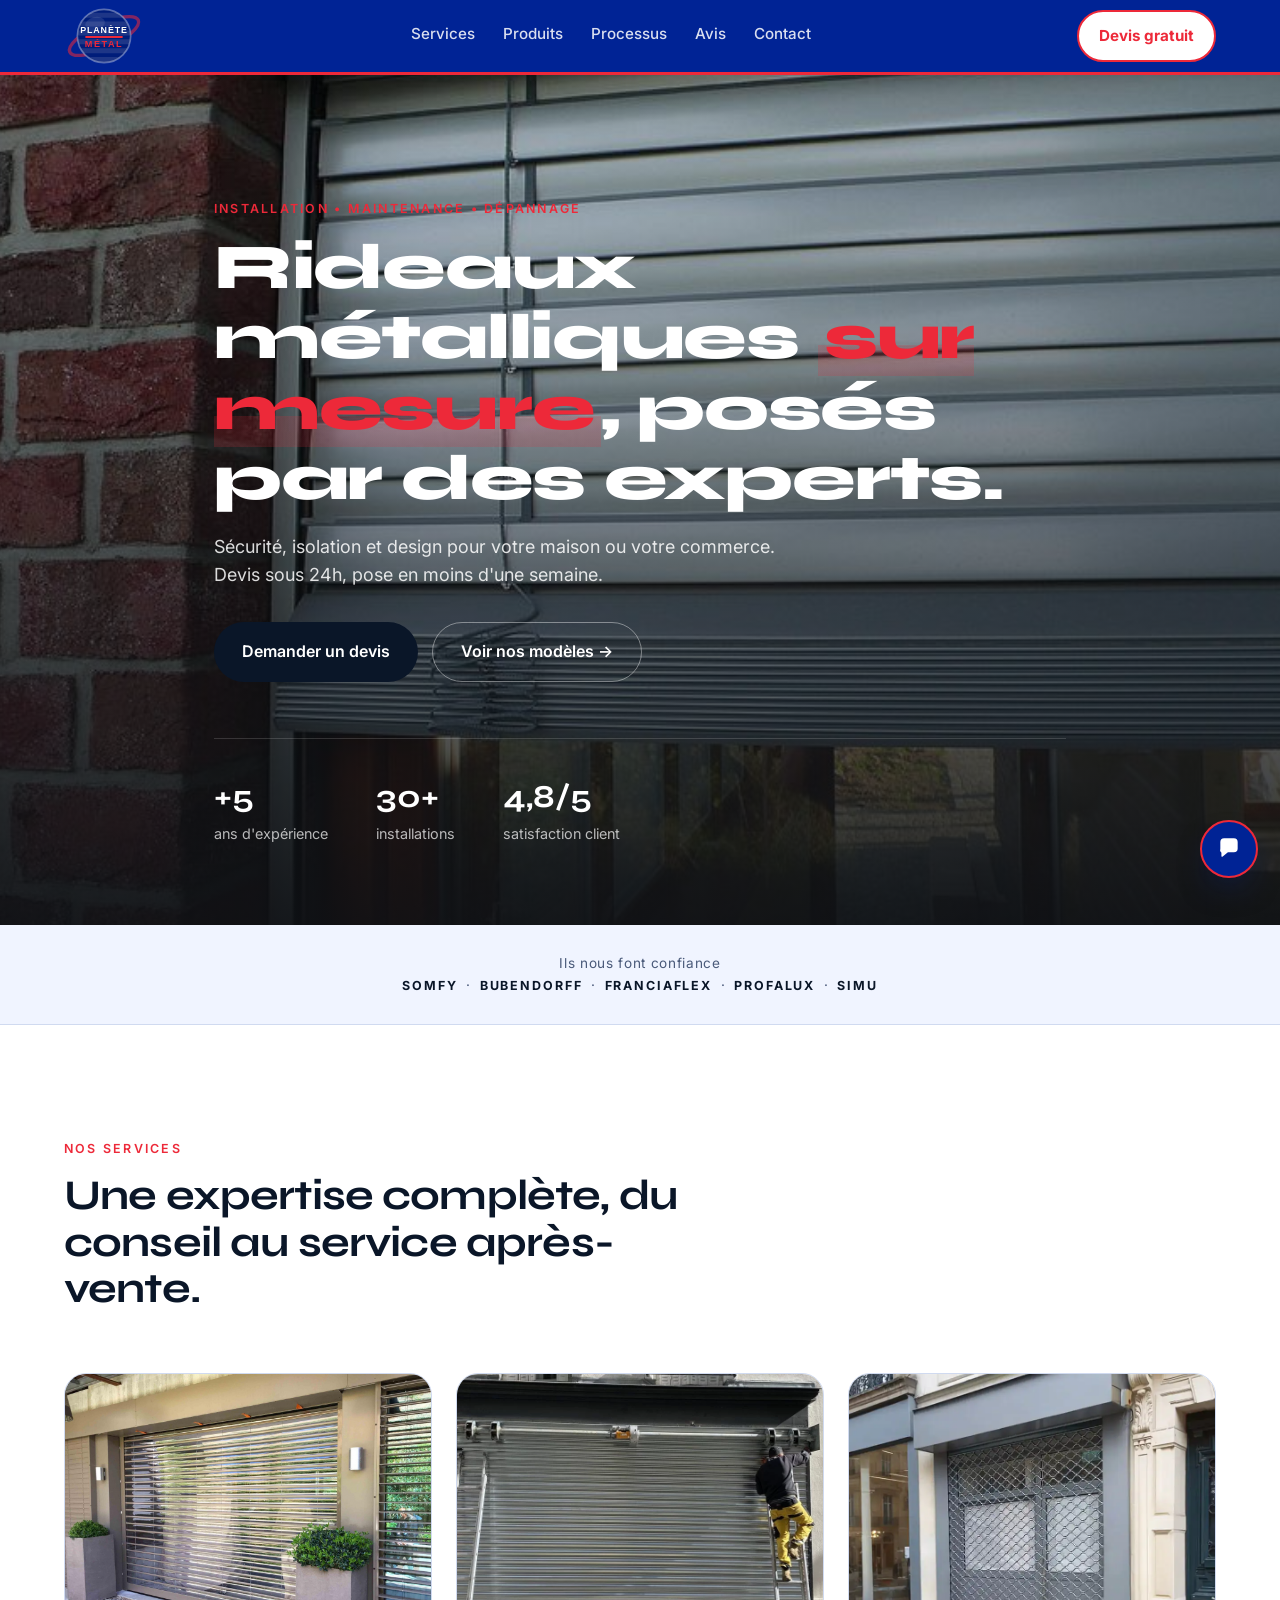
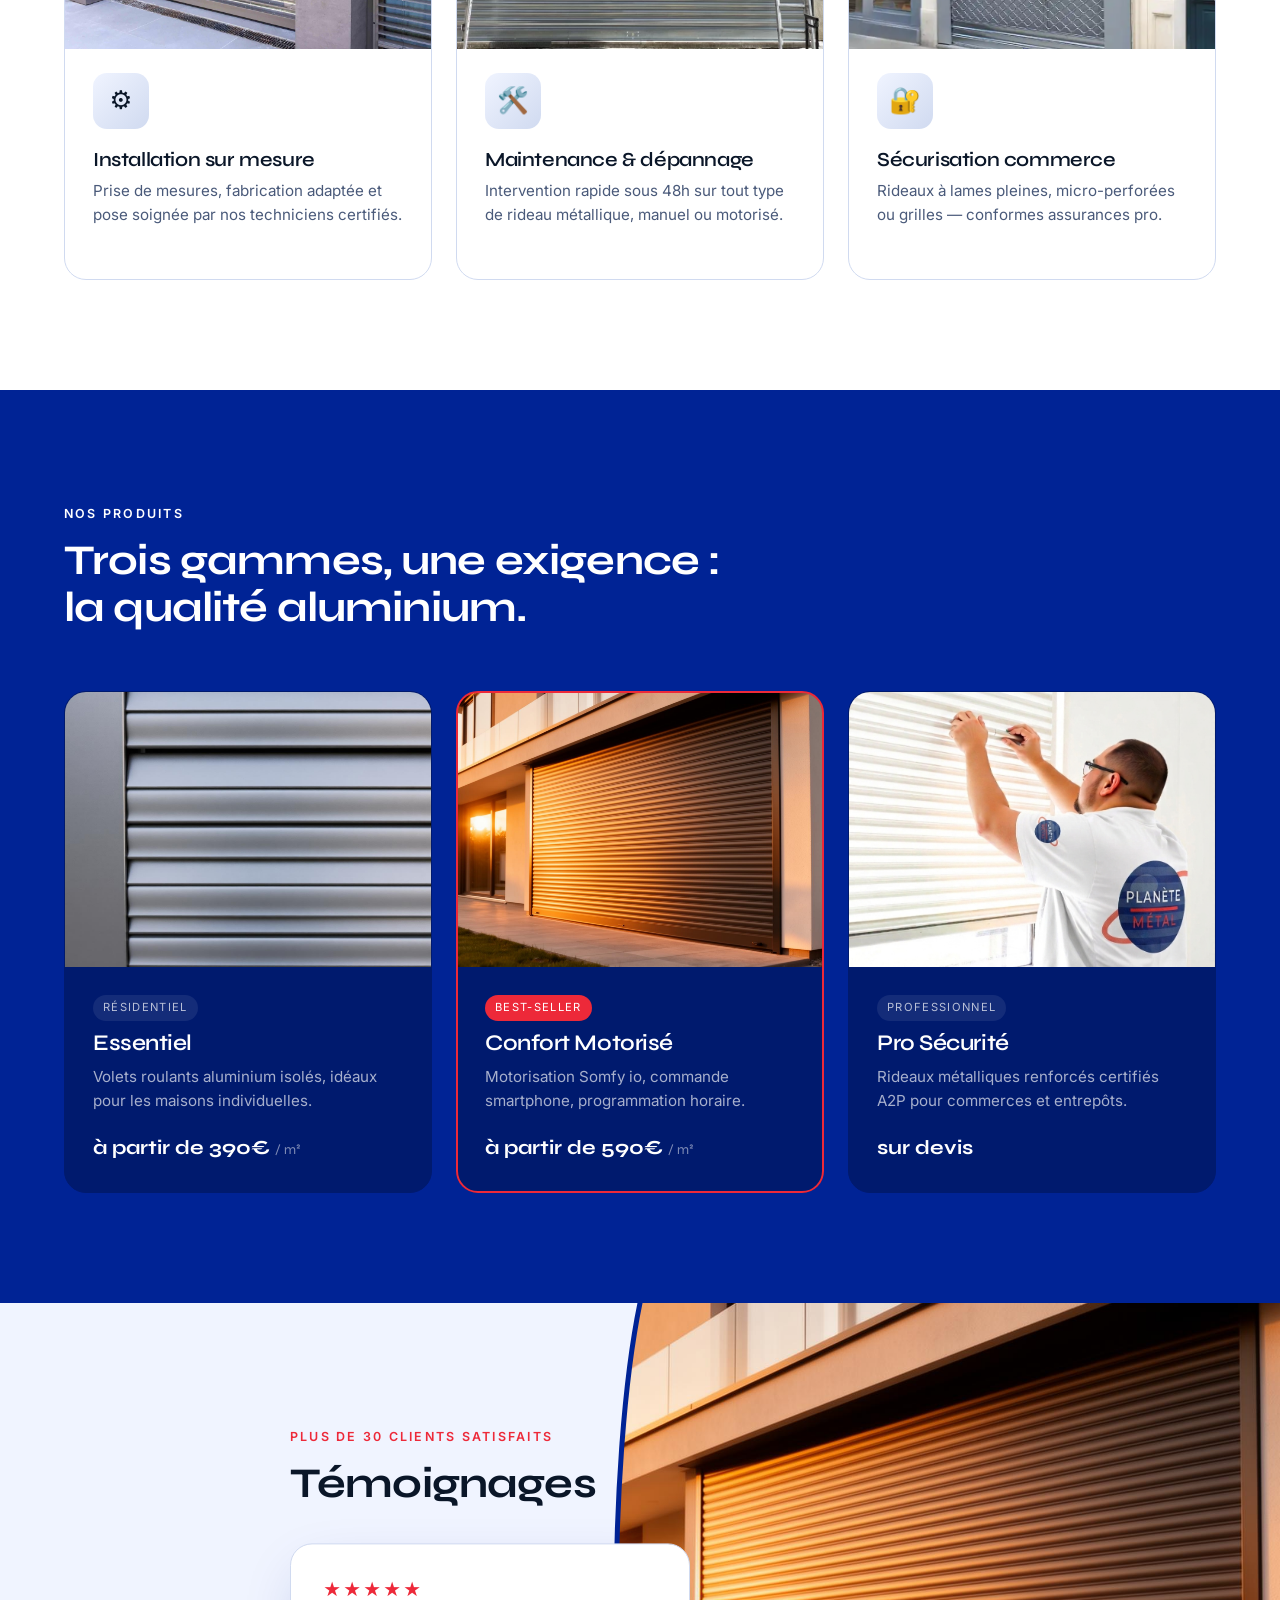
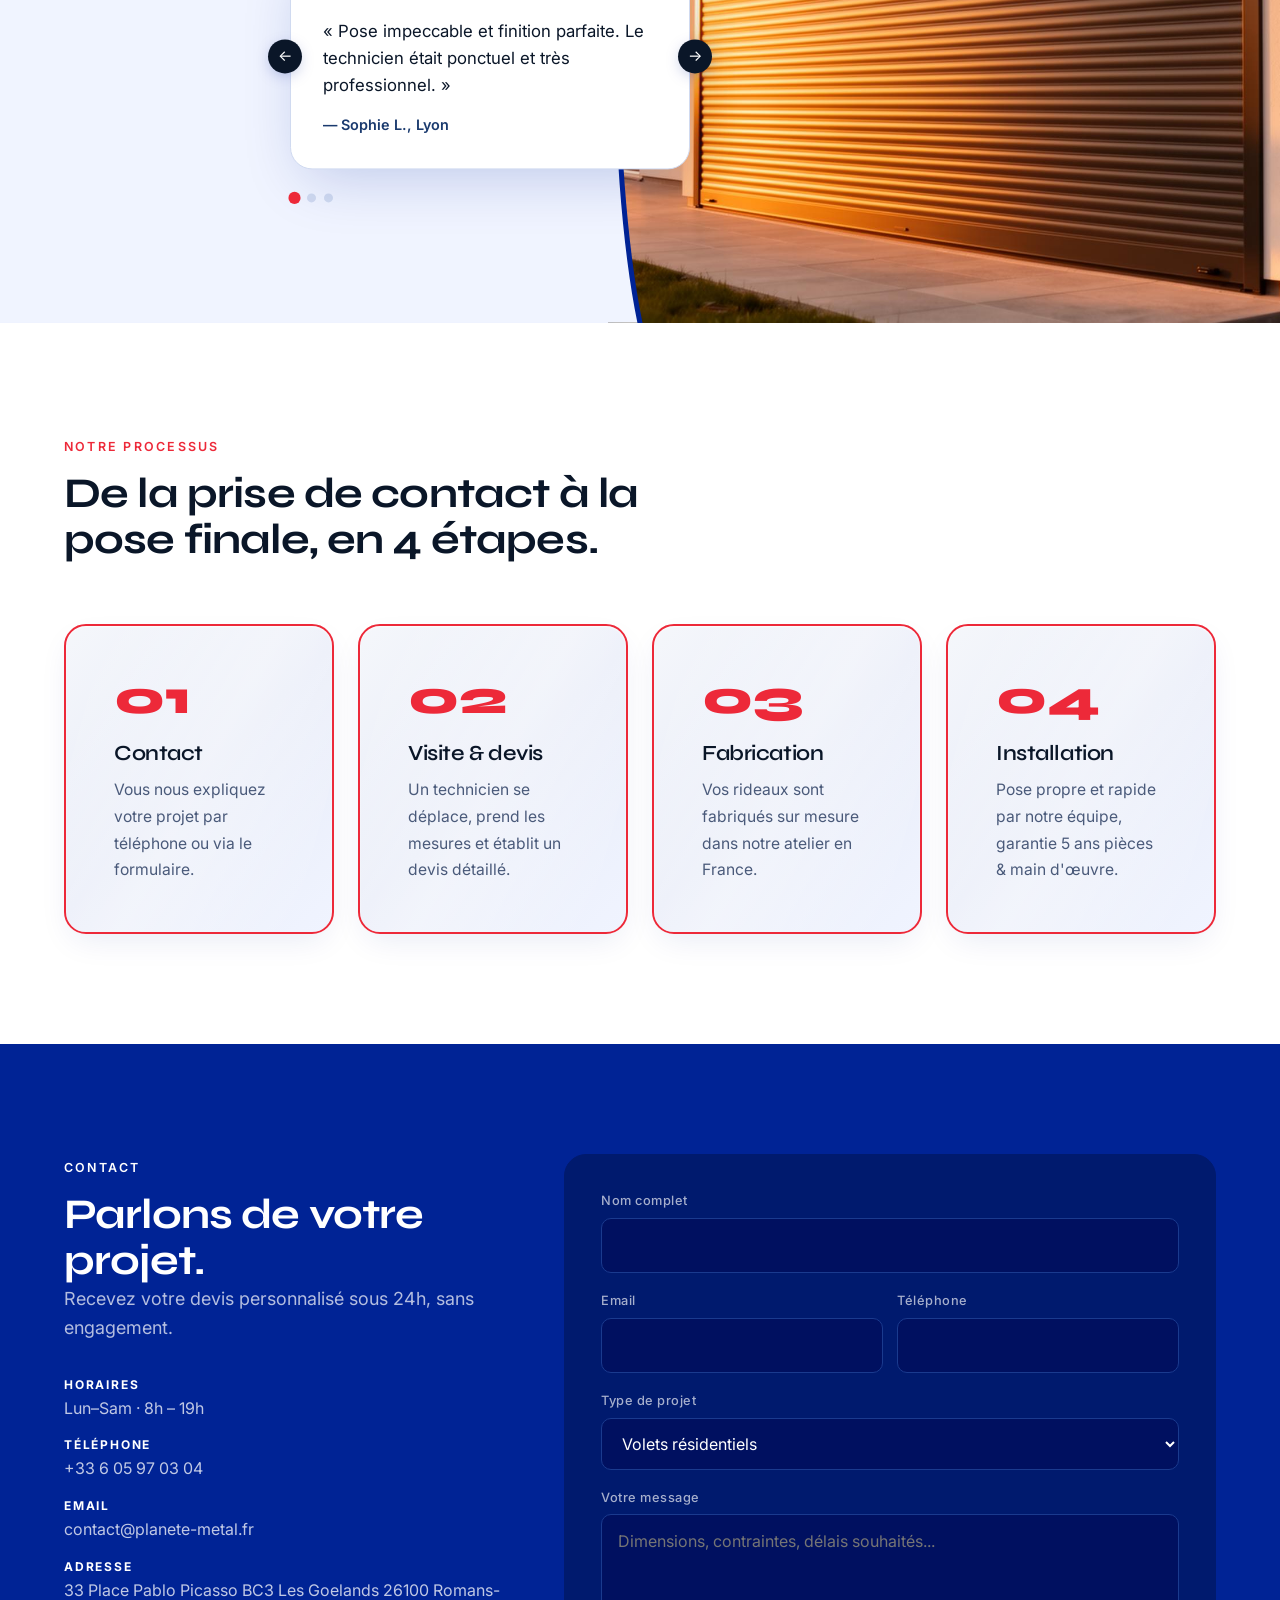
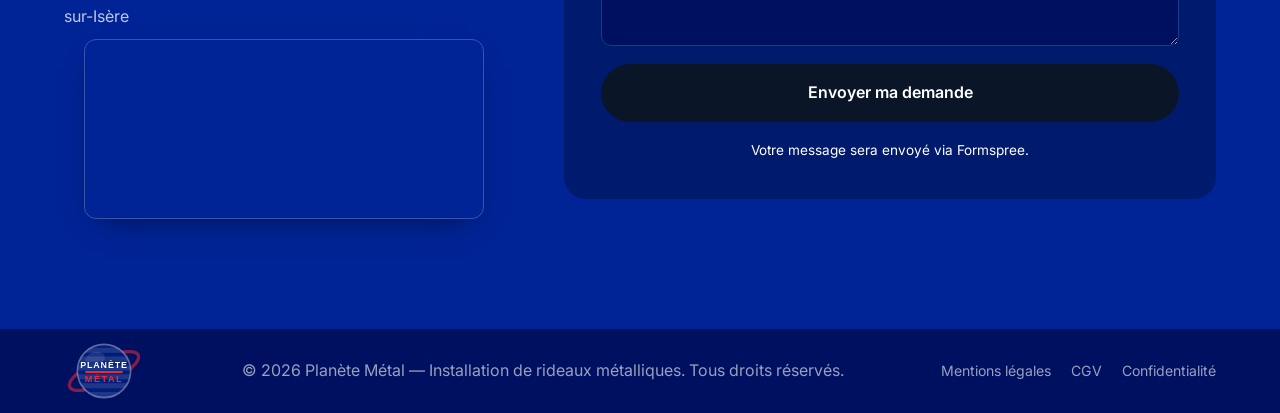
==== commit 6a33570d: "Static chatbot added" ====
--- a/index.html
+++ b/index.html
@@ -291,6 +291,23 @@
   </section>
 </main>
 
+<button class="chat-toggle" id="chatToggle" type="button" aria-label="Ouvrir l'assistant de questions" aria-controls="faqChat" aria-expanded="false">
+  <svg viewBox="0 0 24 24" aria-hidden="true" focusable="false">
+    <path d="M4 5.5A3.5 3.5 0 0 1 7.5 2h9A3.5 3.5 0 0 1 20 5.5v6A3.5 3.5 0 0 1 16.5 15H11l-4.8 4a.7.7 0 0 1-1.2-.54V15.4A3.5 3.5 0 0 1 4 11.5z"/>
+  </svg>
+</button>
+
+<section class="faq-chat" id="faqChat" aria-hidden="true" role="dialog" aria-label="Conversation rapide" aria-modal="false">
+  <header class="faq-chat__header">
+    <div>
+      <strong>Planète Métal Chat</strong>
+      <p>Choisissez une question</p>
+    </div>
+    <button class="faq-chat__close" id="chatClose" type="button" aria-label="Fermer la conversation">×</button>
+  </header>
+  <div class="faq-chat__messages" id="chatMessages"></div>
+</section>
+
 <div class="form-popup" id="formPopup" aria-hidden="true" role="status" aria-live="polite">
   <div class="form-popup__card">
     <div class="form-popup__icon">✓</div>
--- a/styles.css
+++ b/styles.css
@@ -502,6 +502,140 @@
 }
 .form-popup__card h3{margin-bottom:10px;font-size:1.5rem}
 .form-popup__card p{color:var(--muted);font-size:1rem}
+
+/* ---------- FAQ CHAT ---------- */
+.chat-toggle{
+  position:fixed;
+  right:22px;
+  bottom:22px;
+  width:58px;
+  height:58px;
+  border-radius:50%;
+  background:#002395;
+  border:2px solid #ED2939;
+  box-shadow:0 16px 34px -14px rgba(0,35,149,.55);
+  display:grid;
+  place-items:center;
+  z-index:130;
+  transition:transform .2s ease, box-shadow .2s ease;
+}
+.chat-toggle:hover{transform:translateY(-2px) scale(1.03);box-shadow:0 20px 42px -16px rgba(0,35,149,.6)}
+.chat-toggle svg{width:26px;height:26px;fill:#fff}
+
+.faq-chat{
+  position:fixed;
+  right:22px;
+  bottom:92px;
+  width:min(92vw,360px);
+  max-height:min(78vh,600px);
+  background:#fff;
+  border:1px solid var(--line);
+  border-radius:20px;
+  box-shadow:0 28px 60px -20px rgba(0,35,149,.35);
+  display:flex;
+  flex-direction:column;
+  overflow:hidden;
+  opacity:0;
+  visibility:hidden;
+  pointer-events:none;
+  transform:translateY(8px) scale(.98);
+  transition:opacity .2s ease, visibility .2s ease, transform .2s ease;
+  z-index:130;
+}
+.faq-chat.is-open{
+  opacity:1;
+  visibility:visible;
+  pointer-events:auto;
+  transform:translateY(0) scale(1);
+}
+.faq-chat__header{
+  display:flex;
+  align-items:flex-start;
+  justify-content:space-between;
+  gap:10px;
+  padding:14px 14px 12px;
+  background:#002395;
+  border-bottom:2px solid #ED2939;
+  color:#fff;
+}
+.faq-chat__header strong{display:block;font-family:var(--font-display);font-size:1rem;line-height:1.2}
+.faq-chat__header p{font-size:.8rem;opacity:.86}
+.faq-chat__close{
+  width:30px;
+  height:30px;
+  border-radius:50%;
+  display:grid;
+  place-items:center;
+  font-size:1.2rem;
+  color:#fff;
+  background:rgba(255,255,255,.14);
+}
+.faq-chat__messages{
+  padding:12px;
+  display:flex;
+  flex-direction:column;
+  gap:10px;
+  background:#f7f9ff;
+  overflow:auto;
+  min-height:160px;
+  max-height:340px;
+}
+.faq-chat__bubble{
+  max-width:88%;
+  padding:10px 12px;
+  border-radius:14px;
+  font-size:.92rem;
+  line-height:1.45;
+}
+.faq-chat__bubble--bot{
+  align-self:flex-start;
+  background:#fff;
+  border:1px solid #dfe6f7;
+  color:var(--ink);
+}
+.faq-chat__bubble--user{
+  align-self:flex-end;
+  background:#002395;
+  color:#fff;
+}
+.faq-chat__typing{
+  display:flex;
+  gap:5px;
+  align-items:flex-end;
+}
+.faq-chat__dot{
+  width:7px;
+  height:7px;
+  border-radius:50%;
+  background:#7f93bf;
+  animation:chatTyping 0.9s ease-in-out infinite;
+}
+.faq-chat__dot:nth-child(2){animation-delay:0.12s}
+.faq-chat__dot:nth-child(3){animation-delay:0.24s}
+@keyframes chatTyping{
+  0%, 100%{transform:translateY(0);opacity:.6}
+  50%{transform:translateY(-5px);opacity:1}
+}
+.faq-chat__quick-replies{
+  display:flex;
+  flex-wrap:wrap;
+  gap:8px;
+  align-self:flex-start;
+  max-width:95%;
+}
+.faq-chat__question-btn{
+  text-align:left;
+  padding:8px 12px;
+  border-radius:999px;
+  border:1px solid #d7e0f5;
+  background:#fff;
+  color:#002395;
+  font-size:.84rem;
+  font-weight:600;
+  line-height:1.35;
+  transition:background .2s ease, border-color .2s ease;
+}
+.faq-chat__question-btn:hover{background:#f3f6ff;border-color:#b8caef}
 
 /* ---------- FOOTER ---------- */
 .footer{padding:2px 0;background:#001060;color:rgba(255,255,255,.6)}
@@ -594,4 +728,13 @@
   .footer__links{justify-content:center;flex-wrap:wrap}
   .form-popup__card{padding:22px}
   .form-popup__icon{width:56px;height:56px;font-size:1.4rem}
-}
+  .chat-toggle{right:14px;bottom:14px;width:54px;height:54px}
+  .faq-chat{
+    right:10px;
+    left:10px;
+    width:auto;
+    bottom:78px;
+    max-height:74vh;
+  }
+  .faq-chat__messages{max-height:44vh}
+}
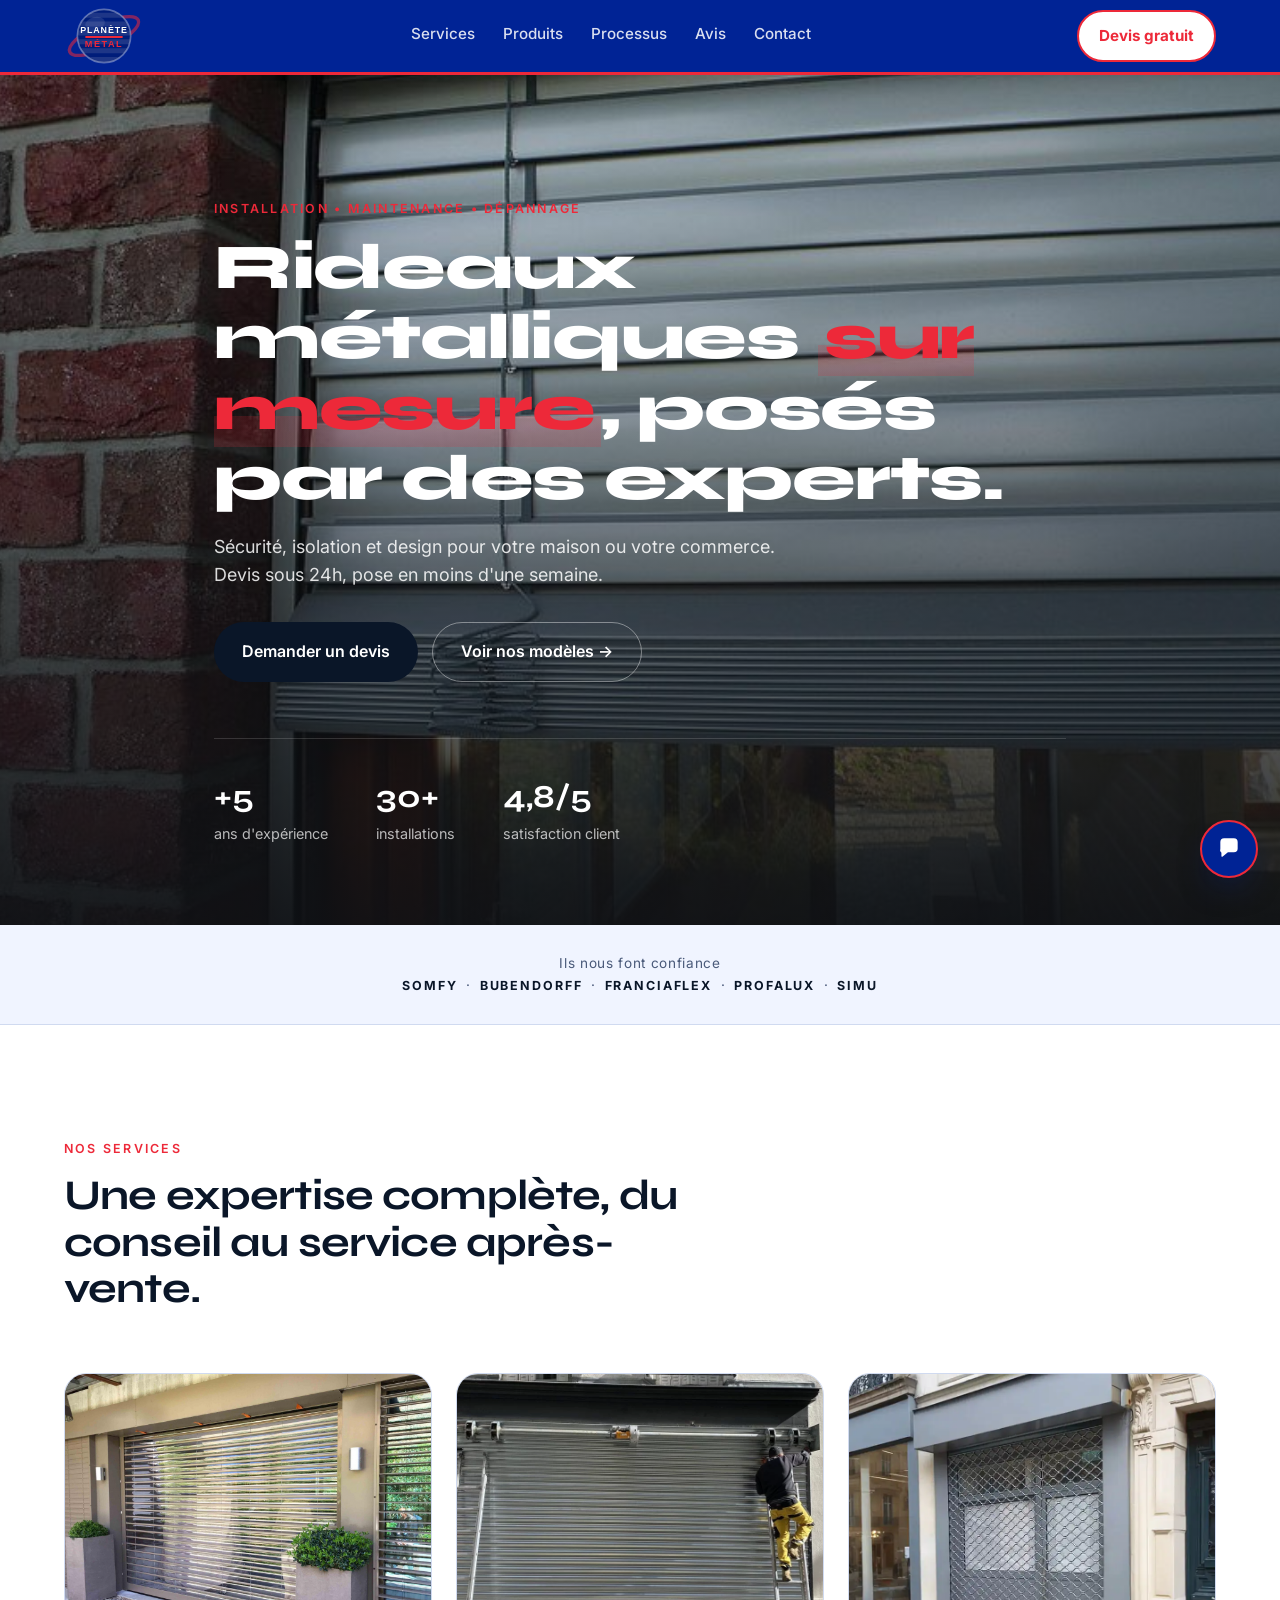
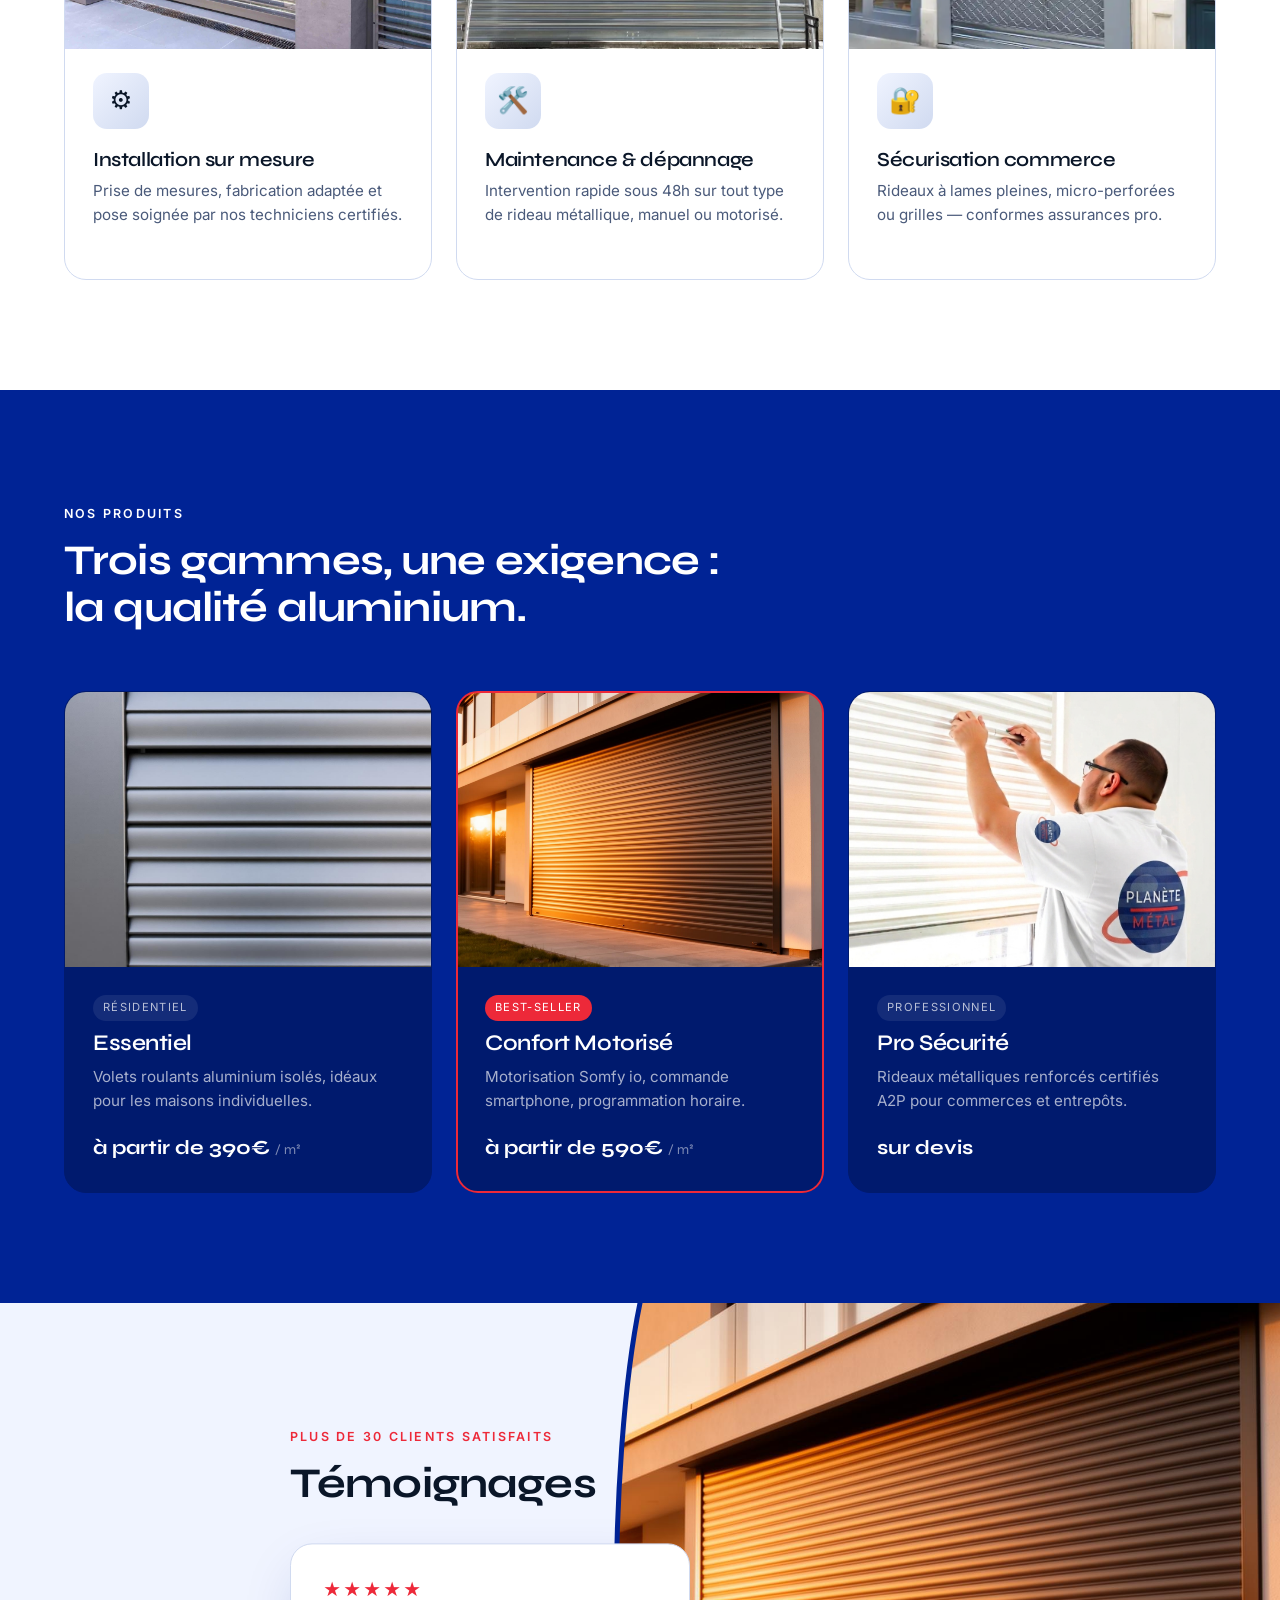
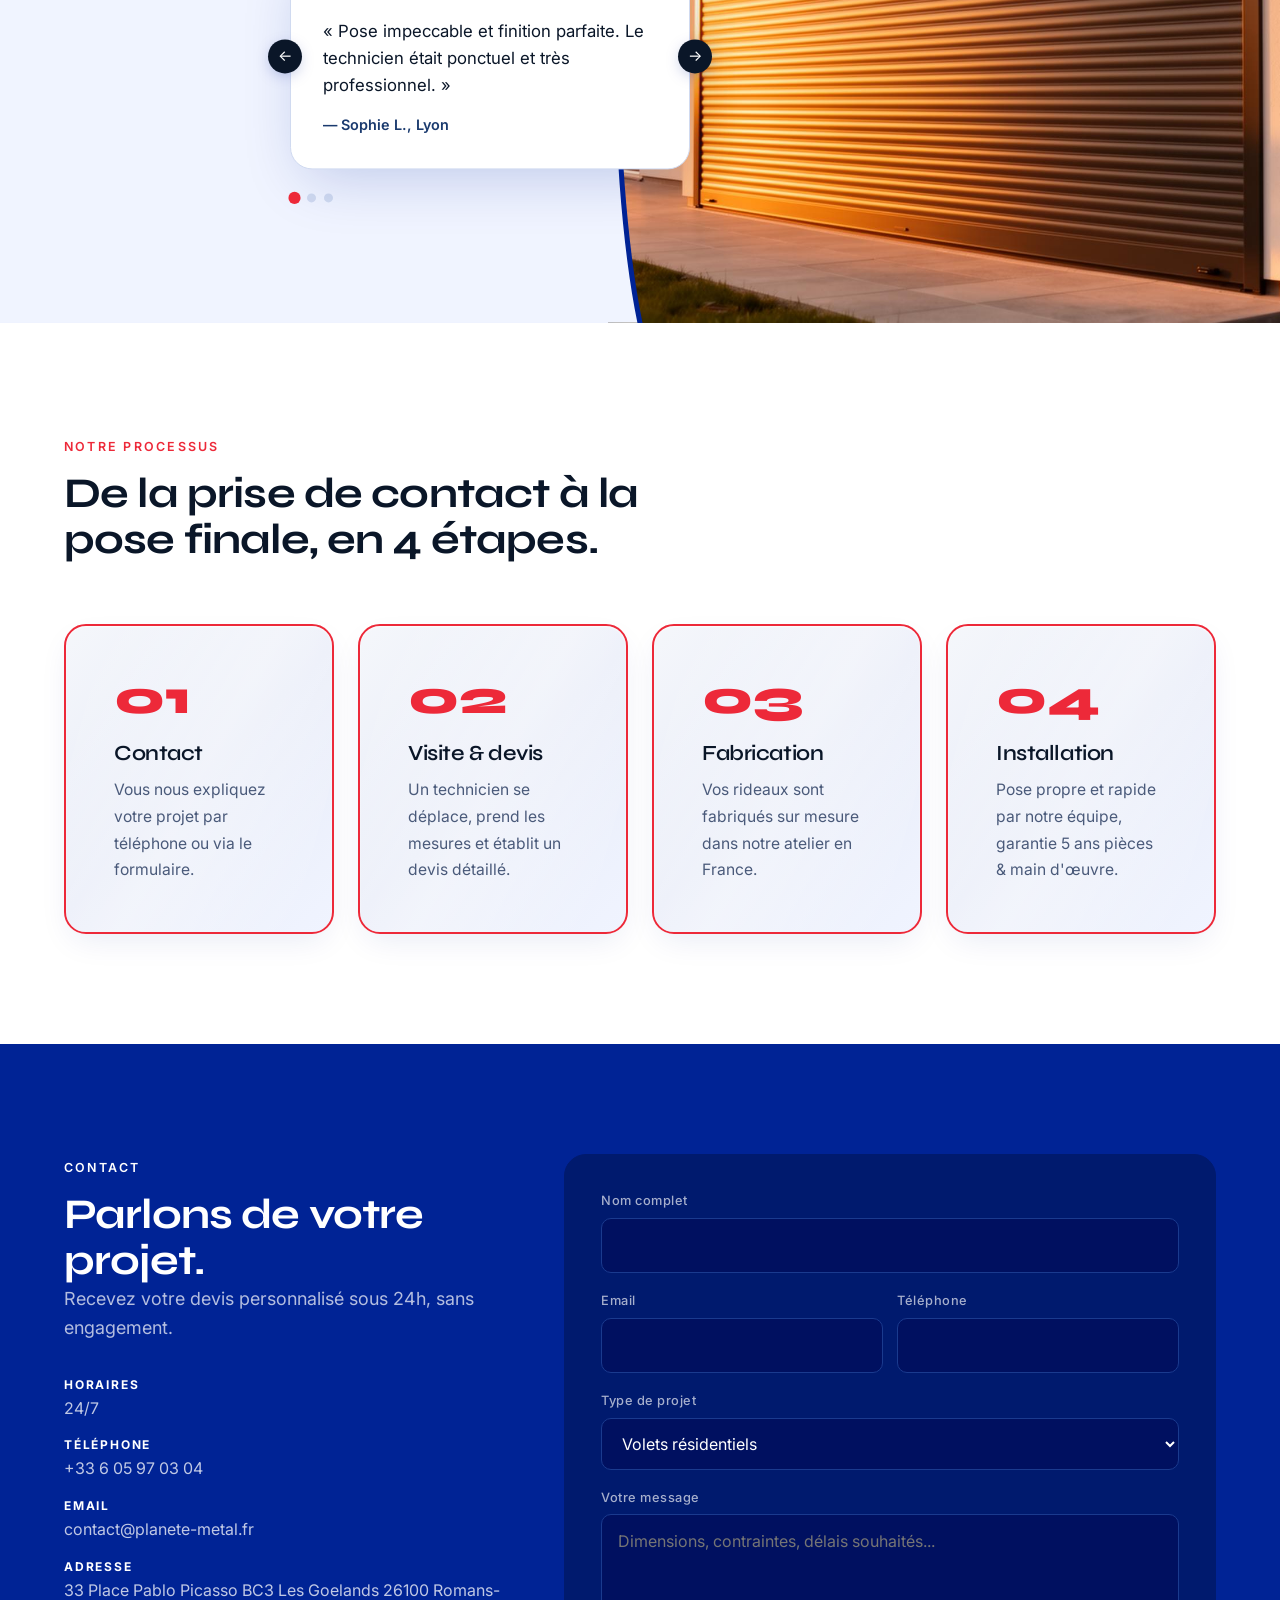
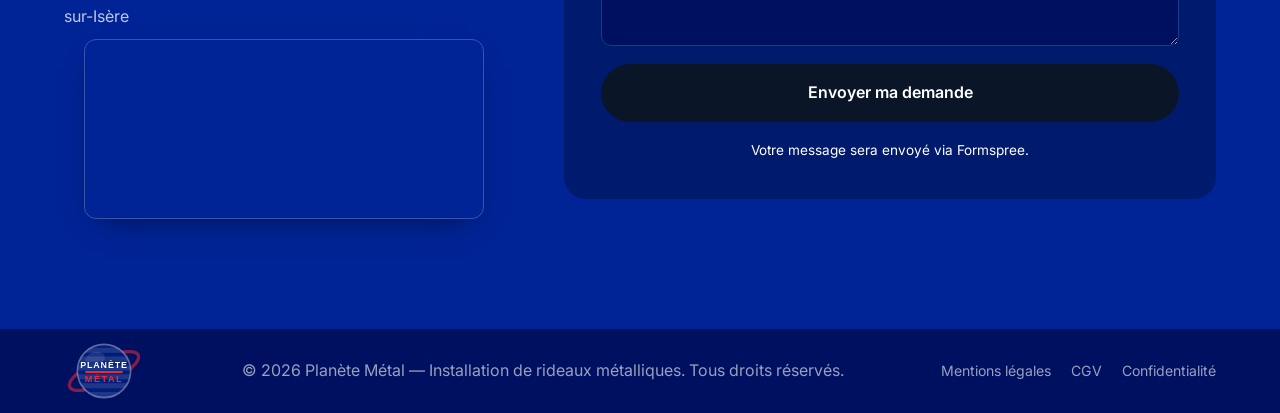
==== commit f33fa5ca: "Fixed Time" ====
--- a/index.html
+++ b/index.html
@@ -235,7 +235,7 @@
         <h2>Parlons de votre projet.</h2>
         <p class="lead">Recevez votre devis personnalisé sous 24h, sans engagement.</p>
         <ul class="contact__info">
-          <li><strong>Horaires</strong> Lun–Sam · 8h – 19h</li>
+          <li><strong>Horaires</strong> 24/7</li>
           <li><strong>Téléphone</strong> +33 6 05 97 03 04</li>
           <li><strong>Email</strong> contact@planete-metal.fr</li>
           <li class="contact__info-address">
